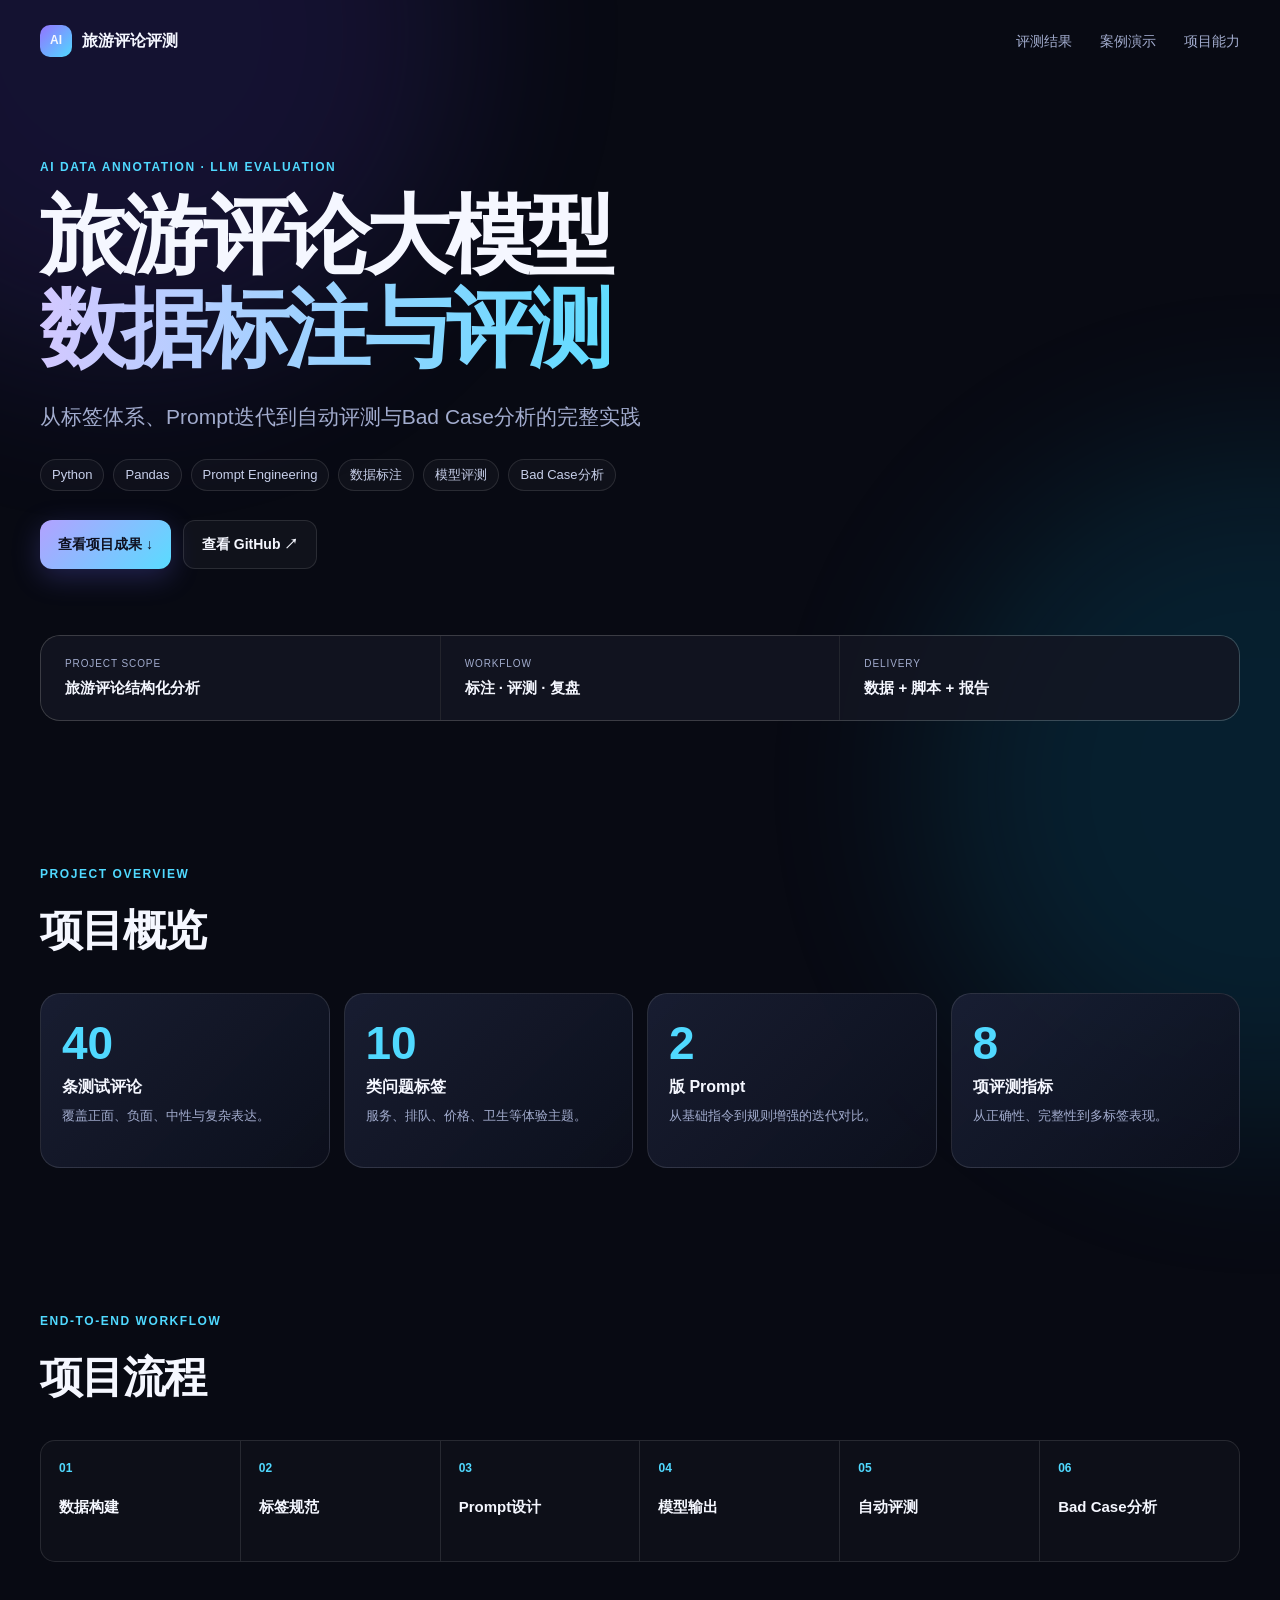
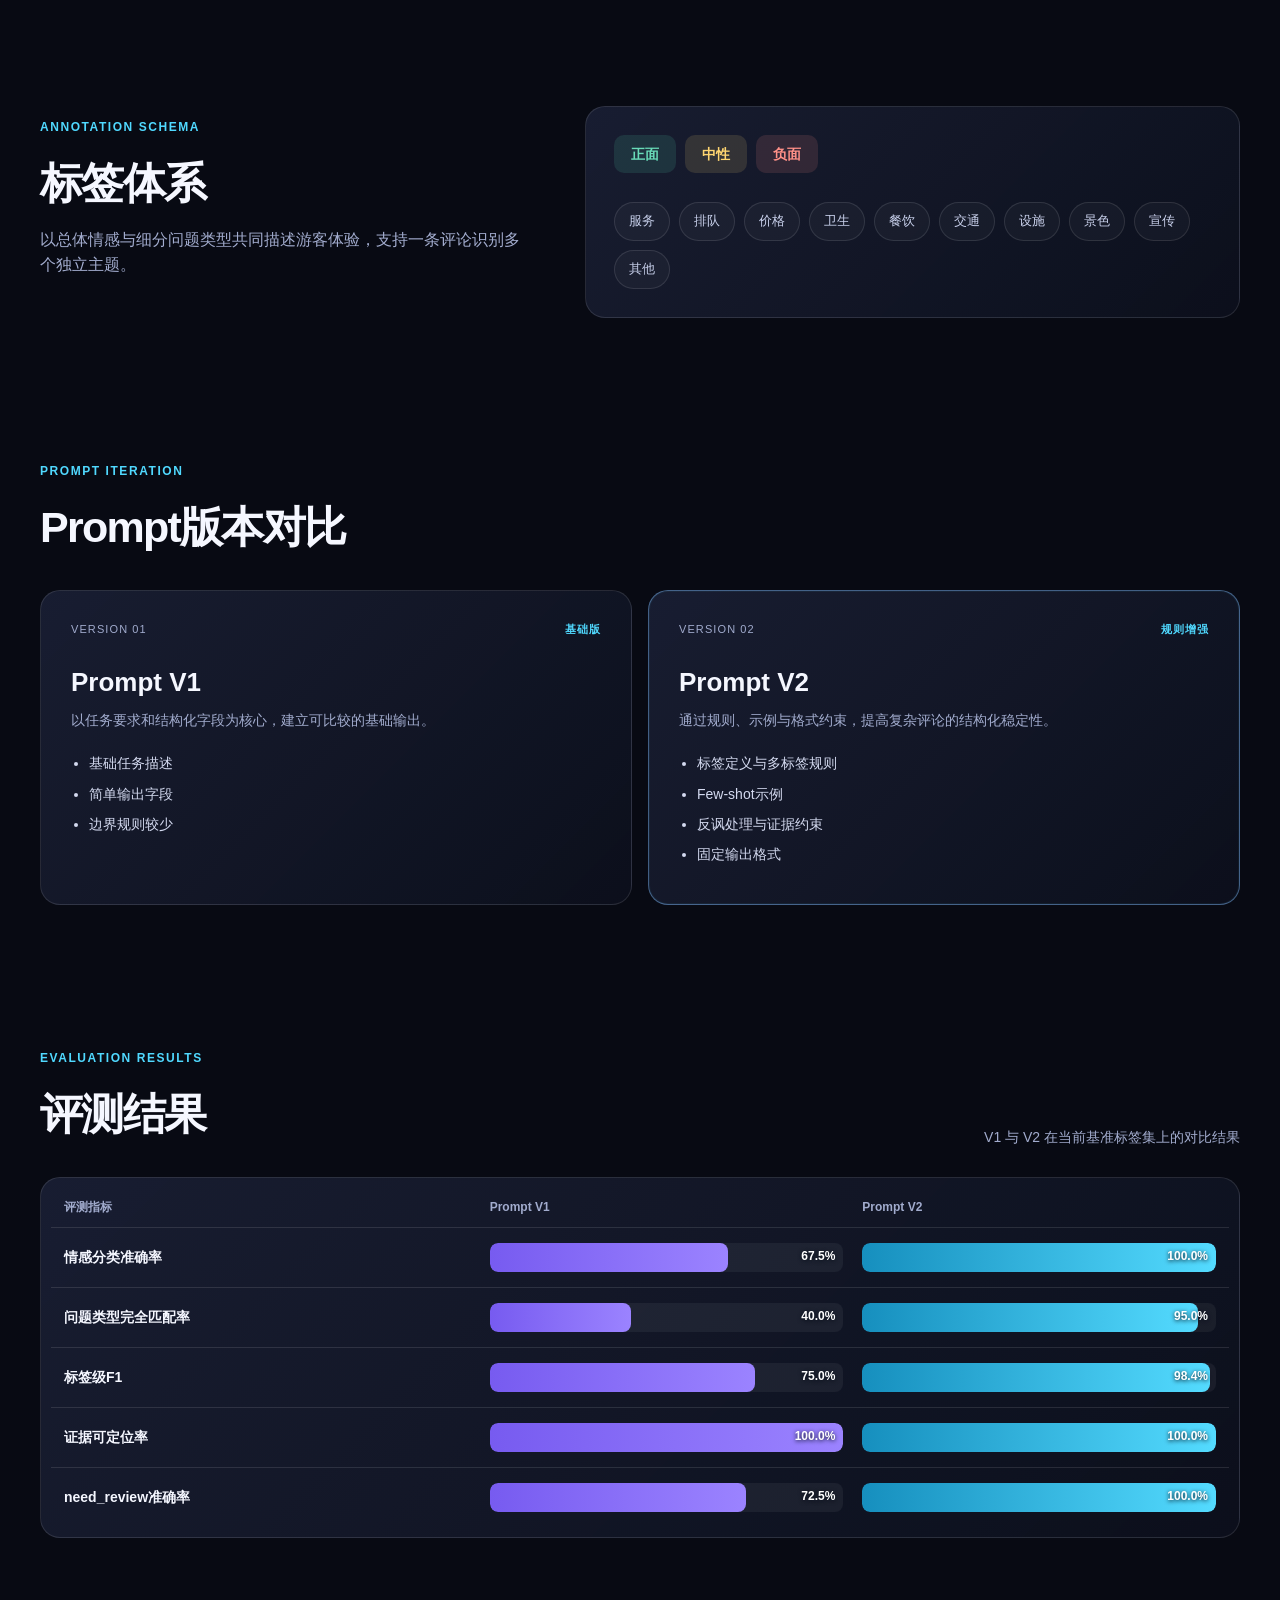
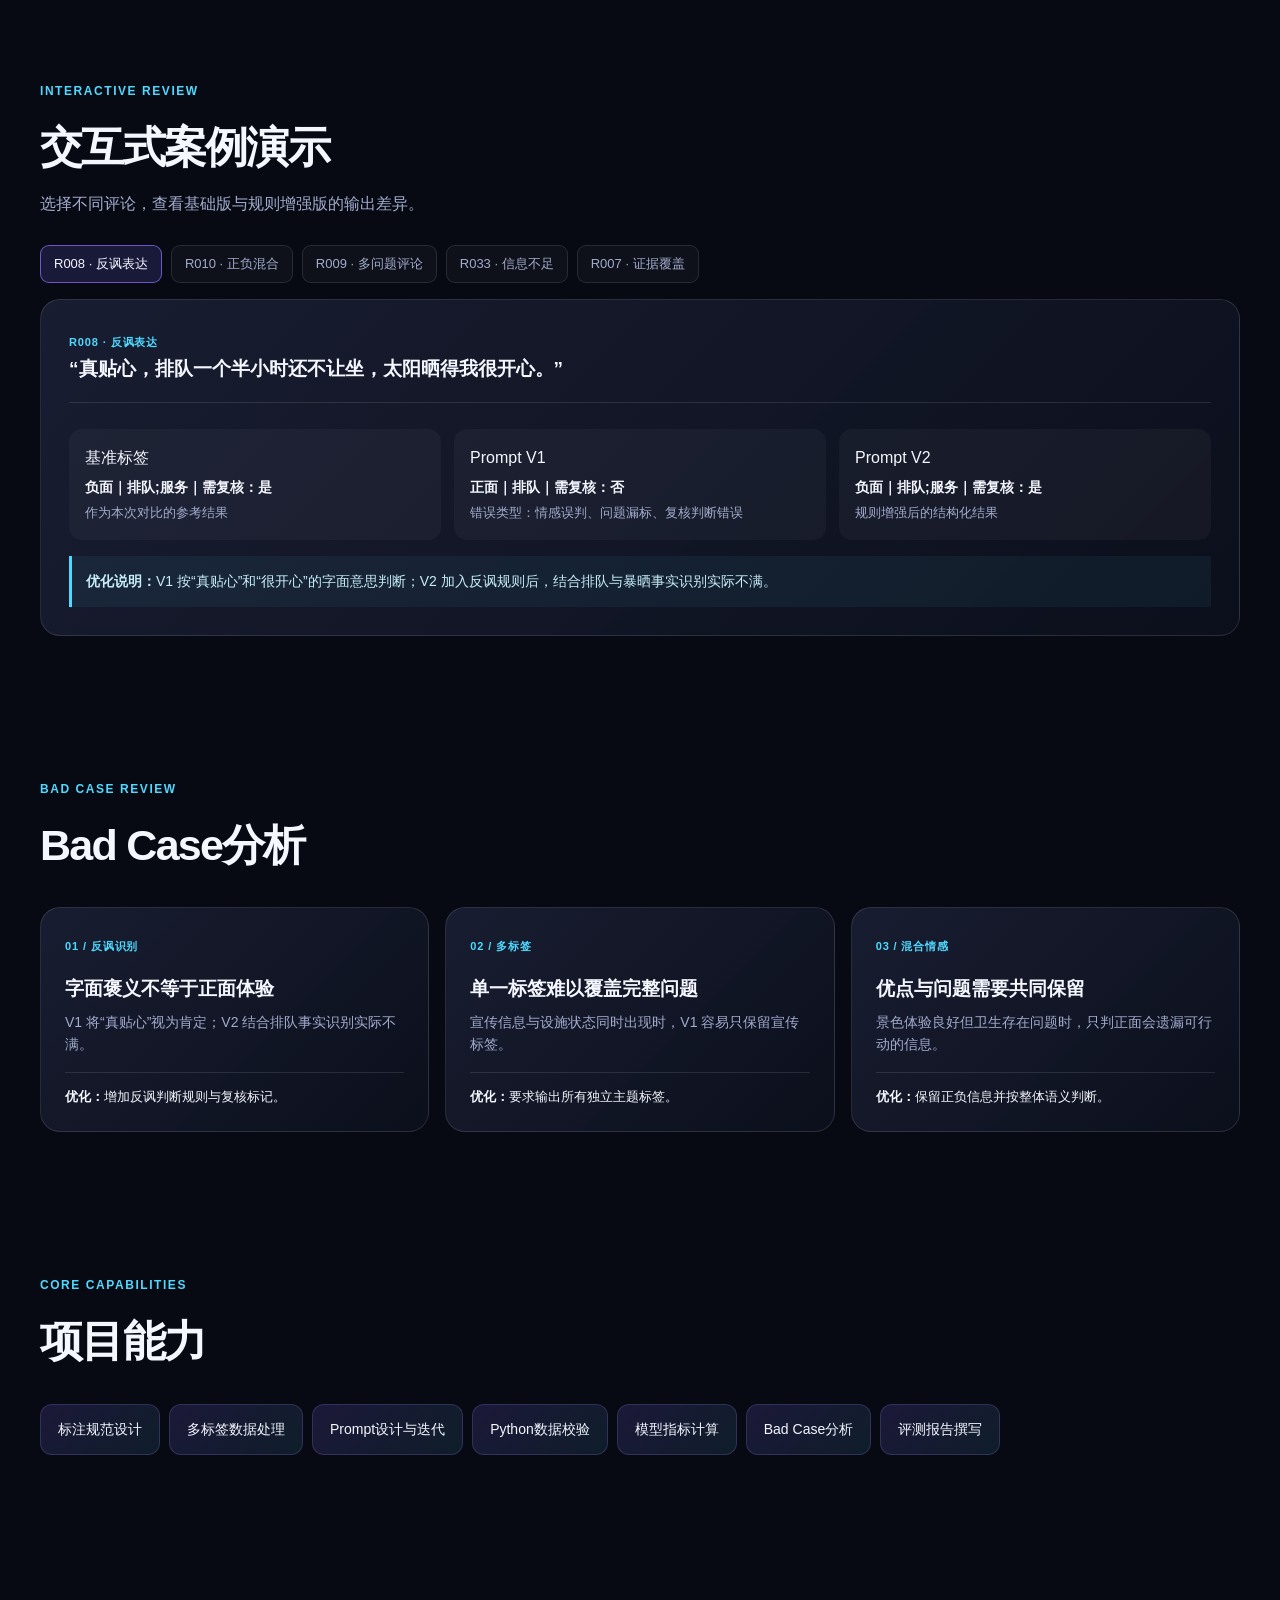
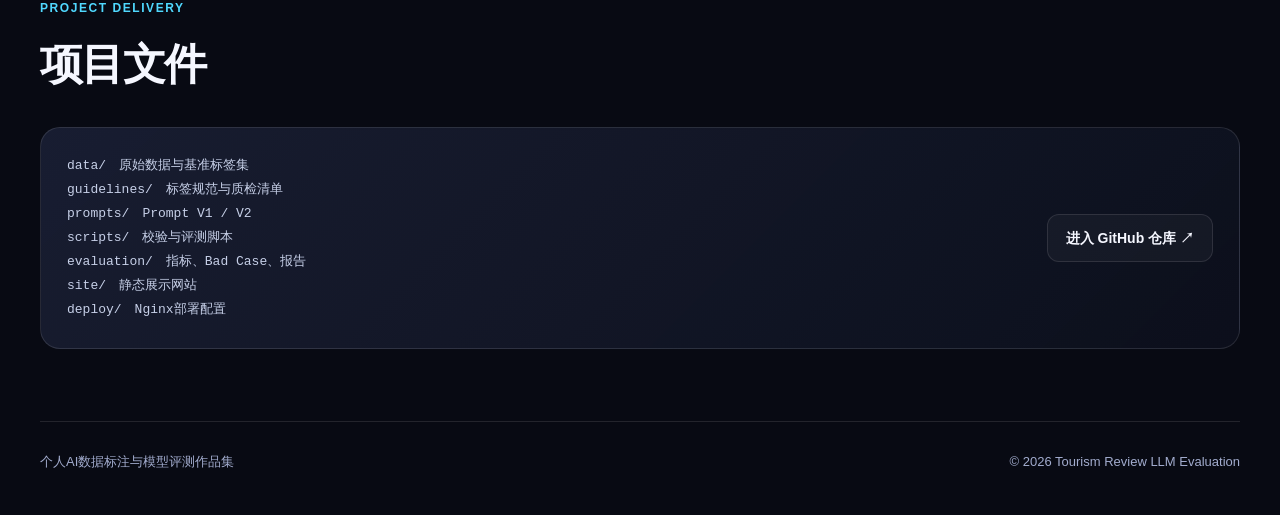
==== site/index.html @ cf5568d3 "feat: add portfolio website and refine project delivery" ====
<!doctype html>
<html lang="zh-CN">
<head>
  <meta charset="utf-8">
  <meta name="viewport" content="width=device-width, initial-scale=1">
  <meta name="description" content="旅游评论大模型数据标注与评测项目展示页">
  <title>旅游评论大模型数据标注与评测</title>
  <link rel="stylesheet" href="css/style.css">
</head>
<body>
  <div class="glow glow-one"></div><div class="glow glow-two"></div>
  <header class="topbar container">
    <a class="brand" href="#top"><span>AI</span>旅游评论评测</a>
    <nav aria-label="页面导航"><a href="#results">评测结果</a><a href="#cases">案例演示</a><a href="#abilities">项目能力</a></nav>
  </header>
  <main id="top">
    <section class="hero container">
      <p class="eyebrow">AI DATA ANNOTATION · LLM EVALUATION</p>
      <h1>旅游评论大模型<br><em>数据标注与评测</em></h1>
      <p class="hero-copy">从标签体系、Prompt迭代到自动评测与Bad Case分析的完整实践</p>
      <div class="chips"><span>Python</span><span>Pandas</span><span>Prompt Engineering</span><span>数据标注</span><span>模型评测</span><span>Bad Case分析</span></div>
      <div class="actions"><a class="button primary" href="#results">查看项目成果 ↓</a><a class="button secondary" href="https://github.com/yshk9364-ux/tourism-review-llm-evaluation" target="_blank" rel="noreferrer">查看 GitHub ↗</a></div>
      <div class="hero-panel"><div><small>PROJECT SCOPE</small><b>旅游评论结构化分析</b></div><div><small>WORKFLOW</small><b>标注 · 评测 · 复盘</b></div><div><small>DELIVERY</small><b>数据 + 脚本 + 报告</b></div></div>
    </section>
    <section class="section container">
      <div class="title"><p class="eyebrow">PROJECT OVERVIEW</p><h2>项目概览</h2></div>
      <div class="stats"><article><b>40</b><strong>条测试评论</strong><p>覆盖正面、负面、中性与复杂表达。</p></article><article><b>10</b><strong>类问题标签</strong><p>服务、排队、价格、卫生等体验主题。</p></article><article><b>2</b><strong>版 Prompt</strong><p>从基础指令到规则增强的迭代对比。</p></article><article><b>8</b><strong>项评测指标</strong><p>从正确性、完整性到多标签表现。</p></article></div>
    </section>
    <section class="section container">
      <div class="title"><p class="eyebrow">END-TO-END WORKFLOW</p><h2>项目流程</h2></div>
      <ol class="flow"><li><b>01</b><span>数据构建</span></li><li><b>02</b><span>标签规范</span></li><li><b>03</b><span>Prompt设计</span></li><li><b>04</b><span>模型输出</span></li><li><b>05</b><span>自动评测</span></li><li><b>06</b><span>Bad Case分析</span></li></ol>
    </section>
    <section class="section container split">
      <div class="title"><p class="eyebrow">ANNOTATION SCHEMA</p><h2>标签体系</h2><p>以总体情感与细分问题类型共同描述游客体验，支持一条评论识别多个独立主题。</p></div>
      <div class="label-board"><div class="sentiments"><span>正面</span><span>中性</span><span>负面</span></div><div class="issues"><span>服务</span><span>排队</span><span>价格</span><span>卫生</span><span>餐饮</span><span>交通</span><span>设施</span><span>景色</span><span>宣传</span><span>其他</span></div></div>
    </section>
    <section class="section container">
      <div class="title"><p class="eyebrow">PROMPT ITERATION</p><h2>Prompt版本对比</h2></div>
      <div class="prompt-grid"><article><div class="version"><span>VERSION 01</span><b>基础版</b></div><h3>Prompt V1</h3><p>以任务要求和结构化字段为核心，建立可比较的基础输出。</p><ul><li>基础任务描述</li><li>简单输出字段</li><li>边界规则较少</li></ul></article><article class="v2"><div class="version"><span>VERSION 02</span><b>规则增强</b></div><h3>Prompt V2</h3><p>通过规则、示例与格式约束，提高复杂评论的结构化稳定性。</p><ul><li>标签定义与多标签规则</li><li>Few-shot示例</li><li>反讽处理与证据约束</li><li>固定输出格式</li></ul></article></div>
    </section>
    <section id="results" class="section container">
      <div class="title result-title"><div><p class="eyebrow">EVALUATION RESULTS</p><h2>评测结果</h2></div><p>V1 与 V2 在当前基准标签集上的对比结果</p></div>
      <div class="metrics"><div class="metric head"><span>评测指标</span><span>Prompt V1</span><span>Prompt V2</span></div><div class="metric"><span>情感分类准确率</span><div class="bar"><i style="--score:67.5%"></i><b>67.5%</b></div><div class="bar v2bar"><i style="--score:100%"></i><b>100.0%</b></div></div><div class="metric"><span>问题类型完全匹配率</span><div class="bar"><i style="--score:40%"></i><b>40.0%</b></div><div class="bar v2bar"><i style="--score:95%"></i><b>95.0%</b></div></div><div class="metric"><span>标签级F1</span><div class="bar"><i style="--score:75%"></i><b>75.0%</b></div><div class="bar v2bar"><i style="--score:98.4%"></i><b>98.4%</b></div></div><div class="metric"><span>证据可定位率</span><div class="bar"><i style="--score:100%"></i><b>100.0%</b></div><div class="bar v2bar"><i style="--score:100%"></i><b>100.0%</b></div></div><div class="metric"><span>need_review准确率</span><div class="bar"><i style="--score:72.5%"></i><b>72.5%</b></div><div class="bar v2bar"><i style="--score:100%"></i><b>100.0%</b></div></div></div>
    </section>
    <section id="cases" class="section container">
      <div class="title"><p class="eyebrow">INTERACTIVE REVIEW</p><h2>交互式案例演示</h2><p>选择不同评论，查看基础版与规则增强版的输出差异。</p></div>
      <div class="case-picker" id="casePicker" aria-label="选择评论案例"></div><article id="caseDetail" class="case-detail" aria-live="polite"></article>
    </section>
    <section class="section container">
      <div class="title"><p class="eyebrow">BAD CASE REVIEW</p><h2>Bad Case分析</h2></div>
      <div class="badcases"><article><span>01 / 反讽识别</span><h3>字面褒义不等于正面体验</h3><p>V1 将“真贴心”视为肯定；V2 结合排队事实识别实际不满。</p><div><b>优化：</b>增加反讽判断规则与复核标记。</div></article><article><span>02 / 多标签</span><h3>单一标签难以覆盖完整问题</h3><p>宣传信息与设施状态同时出现时，V1 容易只保留宣传标签。</p><div><b>优化：</b>要求输出所有独立主题标签。</div></article><article><span>03 / 混合情感</span><h3>优点与问题需要共同保留</h3><p>景色体验良好但卫生存在问题时，只判正面会遗漏可行动的信息。</p><div><b>优化：</b>保留正负信息并按整体语义判断。</div></article></div>
    </section>
    <section id="abilities" class="section container"><div class="title"><p class="eyebrow">CORE CAPABILITIES</p><h2>项目能力</h2></div><div class="abilities"><span>标注规范设计</span><span>多标签数据处理</span><span>Prompt设计与迭代</span><span>Python数据校验</span><span>模型指标计算</span><span>Bad Case分析</span><span>评测报告撰写</span></div></section>
    <section class="section container"><div class="title"><p class="eyebrow">PROJECT DELIVERY</p><h2>项目文件</h2></div><div class="files"><div class="tree">data/　原始数据与基准标签集<br>guidelines/　标签规范与质检清单<br>prompts/　Prompt V1 / V2<br>scripts/　校验与评测脚本<br>evaluation/　指标、Bad Case、报告<br>site/　静态展示网站<br>deploy/　Nginx部署配置</div><a class="button secondary" href="https://github.com/yshk9364-ux/tourism-review-llm-evaluation" target="_blank" rel="noreferrer">进入 GitHub 仓库 ↗</a></div></section>
  </main>
  <footer class="container"><span>个人AI数据标注与模型评测作品集</span><span>© 2026 Tourism Review LLM Evaluation</span></footer>
  <script src="js/app.js"></script>
</body>
</html>
---- site/css/style.css ----
:root{--bg:#080a13;--card:#121729;--text:#f5f7ff;--muted:#a2acce;--line:rgba(255,255,255,.11);--violet:#9473ff;--cyan:#50d9ff;--radius:20px}*{box-sizing:border-box}html{scroll-behavior:smooth}body{margin:0;background:var(--bg);color:var(--text);font-family:-apple-system,BlinkMacSystemFont,"Segoe UI","PingFang SC","Microsoft YaHei",sans-serif;line-height:1.6;overflow-x:hidden}.container{width:min(1200px,calc(100% - 48px));margin:auto}.glow{position:fixed;width:42rem;height:42rem;border-radius:50%;filter:blur(90px);opacity:.14;z-index:-1}.glow-one{background:#6546e8;top:-19rem;left:-13rem}.glow-two{background:#00a6d8;right:-20rem;top:28rem}.topbar{height:82px;display:flex;align-items:center;justify-content:space-between}.brand{color:var(--text);font-weight:750;text-decoration:none;display:flex;align-items:center;gap:10px}.brand span{display:grid;place-items:center;width:32px;height:32px;border-radius:10px;background:linear-gradient(135deg,var(--violet),var(--cyan));font-size:12px}.topbar nav{display:flex;gap:28px}.topbar nav a{color:var(--muted);font-size:14px;text-decoration:none}.topbar nav a:hover{color:var(--text)}.hero{padding:76px 0 72px}.eyebrow{margin:0 0 12px;color:var(--cyan);font-size:12px;font-weight:750;letter-spacing:.13em}.hero h1{margin:0;font-size:clamp(46px,7vw,86px);line-height:1.08;letter-spacing:-.055em}.hero h1 em{font-style:normal;background:linear-gradient(90deg,#d3c8ff,#61dcff);-webkit-background-clip:text;background-clip:text;color:transparent}.hero-copy{max-width:660px;margin:25px 0;color:var(--muted);font-size:clamp(17px,2vw,21px)}.chips,.issues,.sentiments,.abilities{display:flex;gap:9px;flex-wrap:wrap}.chips span,.issues span{border:1px solid var(--line);border-radius:999px;padding:5px 11px;color:#c8d0eb;font-size:13px;background:rgba(255,255,255,.03)}.actions{display:flex;gap:12px;flex-wrap:wrap;margin-top:29px}.button{display:inline-flex;align-items:center;justify-content:center;border-radius:12px;padding:12px 18px;text-decoration:none;font-weight:700;font-size:14px;transition:transform .2s}.button:hover{transform:translateY(-2px)}.primary{color:#0e1020;background:linear-gradient(135deg,#b3a1ff,#59dcff);box-shadow:0 8px 28px rgba(113,109,255,.25)}.secondary{border:1px solid var(--line);color:var(--text);background:rgba(255,255,255,.035)}.hero-panel{display:grid;grid-template-columns:repeat(3,1fr);gap:1px;margin-top:66px;border:1px solid var(--line);border-radius:var(--radius);overflow:hidden;background:var(--line)}.hero-panel div{padding:20px 24px;background:rgba(13,16,28,.8)}.hero-panel small{display:block;color:var(--muted);font-size:10px;letter-spacing:.09em}.hero-panel b{display:block;margin-top:4px;font-size:15px}.section{padding:72px 0}.title{max-width:700px;margin-bottom:28px}.title h2{margin:0;font-size:clamp(29px,4vw,43px);letter-spacing:-.04em}.title>p:not(.eyebrow){color:var(--muted);margin:9px 0 0}.stats{display:grid;grid-template-columns:repeat(4,1fr);gap:14px}.stats article,.prompt-grid article,.metrics,.case-detail,.badcases article,.label-board,.files{border:1px solid var(--line);border-radius:var(--radius);background:linear-gradient(135deg,rgba(27,33,55,.84),rgba(13,16,29,.91))}.stats article{padding:26px 21px;min-height:175px}.stats b{display:block;color:var(--cyan);font-size:46px;line-height:1}.stats strong{display:block;margin-top:8px}.stats p{margin:7px 0 0;color:var(--muted);font-size:13px}.flow{padding:0;display:flex;list-style:none;margin:0}.flow li{flex:1;min-height:122px;padding:18px;border:1px solid var(--line);border-right:0;background:rgba(255,255,255,.025)}.flow li:first-child{border-radius:15px 0 0 15px}.flow li:last-child{border-right:1px solid var(--line);border-radius:0 15px 15px 0}.flow b{display:block;color:var(--cyan);font-size:12px}.flow span{display:block;margin-top:17px;font-weight:700;font-size:15px}.split{display:grid;grid-template-columns:.85fr 1.15fr;align-items:center;gap:60px}.label-board{padding:28px}.sentiments{margin-bottom:29px}.sentiments span{padding:8px 17px;border-radius:10px;font-weight:700;font-size:14px}.sentiments span:nth-child(1){color:#69dbb8;background:rgba(85,218,179,.13)}.sentiments span:nth-child(2){color:#ffd571;background:rgba(255,211,113,.13)}.sentiments span:nth-child(3){color:#ff9188;background:rgba(255,137,128,.13)}.issues span{padding:8px 14px}.prompt-grid,.badcases{display:grid;grid-template-columns:1fr 1fr;gap:16px}.prompt-grid article{padding:30px}.prompt-grid .v2{border-color:rgba(128,190,255,.45);box-shadow:inset 0 0 0 1px rgba(87,210,255,.06)}.version{display:flex;justify-content:space-between;color:var(--muted);font-size:11px;letter-spacing:.1em}.version b{color:var(--cyan);font-size:11px}.prompt-grid h3{margin:24px 0 5px;font-size:26px}.prompt-grid p{margin:0;color:var(--muted);font-size:14px}.prompt-grid ul{padding-left:18px;margin:21px 0 0}.prompt-grid li{margin:8px 0;color:#d4daf0;font-size:14px}.result-title{max-width:none;display:flex;justify-content:space-between;align-items:end;gap:20px}.result-title>p{margin:0!important;text-align:right;font-size:14px}.metrics{overflow:hidden;padding:10px}.metric{display:grid;grid-template-columns:1.15fr 1fr 1fr;gap:19px;align-items:center;padding:15px 13px;border-top:1px solid var(--line);font-size:14px;font-weight:650}.metric.head{border:0;padding:10px 13px;color:var(--muted);font-size:12px}.bar{position:relative;height:29px;background:rgba(255,255,255,.055);border-radius:8px;overflow:hidden}.bar i{position:absolute;inset:0 auto 0 0;width:var(--score);background:linear-gradient(90deg,#775bf0,#9b83ff);border-radius:8px}.bar.v2bar i{background:linear-gradient(90deg,#168fbe,#54dbff)}.bar b{position:absolute;right:8px;top:4px;color:#fff;font-size:12px;text-shadow:0 1px 4px #07101b}.case-picker{display:flex;flex-wrap:wrap;gap:9px;margin-bottom:16px}.case-picker button{border:1px solid var(--line);color:var(--muted);background:rgba(255,255,255,.03);padding:8px 13px;border-radius:9px;cursor:pointer;font:inherit;font-size:13px}.case-picker button:hover,.case-picker button.active{background:rgba(113,102,255,.17);border-color:rgba(148,115,255,.7);color:var(--text)}.case-detail{padding:28px}.case-detail blockquote{margin:0 0 26px;padding:0 0 18px;border-bottom:1px solid var(--line);font-size:19px;font-weight:650}.case-detail small,.badcases span{color:var(--cyan);font-weight:700;letter-spacing:.08em;font-size:11px}.case-results{display:grid;grid-template-columns:repeat(3,1fr);gap:13px}.case-results div{padding:16px;border-radius:13px;background:rgba(255,255,255,.035)}.case-results strong{display:block;margin:5px 0;font-size:14px}.case-results p{margin:0;color:var(--muted);font-size:13px}.note{margin:16px 0 0;padding:14px;border-left:3px solid var(--cyan);background:rgba(80,217,255,.06);color:#c6eefa;font-size:14px}.badcases{grid-template-columns:repeat(3,1fr)}.badcases article{padding:24px}.badcases h3{margin:18px 0 9px;font-size:19px;line-height:1.35}.badcases p{color:var(--muted);font-size:14px;margin:0 0 16px}.badcases div{padding-top:14px;border-top:1px solid var(--line);font-size:13px}.abilities span{padding:13px 17px;border-radius:12px;background:linear-gradient(135deg,rgba(136,103,255,.16),rgba(73,207,255,.1));border:1px solid rgba(153,145,255,.2);font-size:14px}.files{display:flex;align-items:center;justify-content:space-between;gap:30px;padding:26px}.tree{color:#c7d0e8;font:13px/1.85 ui-monospace,SFMono-Regular,Menlo,monospace}footer{display:flex;justify-content:space-between;gap:16px;padding:30px 0 42px;border-top:1px solid var(--line);color:var(--muted);font-size:13px}@media(max-width:820px){.topbar nav{display:none}.hero{padding-top:50px}.hero-panel,.stats,.badcases{grid-template-columns:1fr 1fr}.split{grid-template-columns:1fr;gap:0}.flow{display:grid;grid-template-columns:1fr 1fr}.flow li,.flow li:first-child,.flow li:last-child{border:1px solid var(--line);border-radius:0}.flow li:first-child{border-radius:15px 0 0 0}.flow li:nth-child(2){border-radius:0 15px 0 0}.flow li:nth-last-child(2){border-radius:0 0 0 15px}.flow li:last-child{border-radius:0 0 15px 0}.case-results{grid-template-columns:1fr}.metrics{overflow-x:auto}.metric{min-width:620px}.files{align-items:flex-start;flex-direction:column}}@media(max-width:540px){.container{width:min(100% - 32px,1200px)}.section{padding:50px 0}.hero h1{font-size:48px}.hero-panel,.stats,.prompt-grid,.badcases{grid-template-columns:1fr}.hero-panel{margin-top:45px}.flow{grid-template-columns:1fr}.flow li,.flow li:first-child,.flow li:nth-child(2),.flow li:nth-last-child(2),.flow li:last-child{border-radius:0}.flow li:first-child{border-radius:15px 15px 0 0}.flow li:last-child{border-radius:0 0 15px 15px}.result-title,footer{align-items:flex-start;flex-direction:column}.result-title>p{text-align:left}.title h2{font-size:34px}.files{padding:20px}}
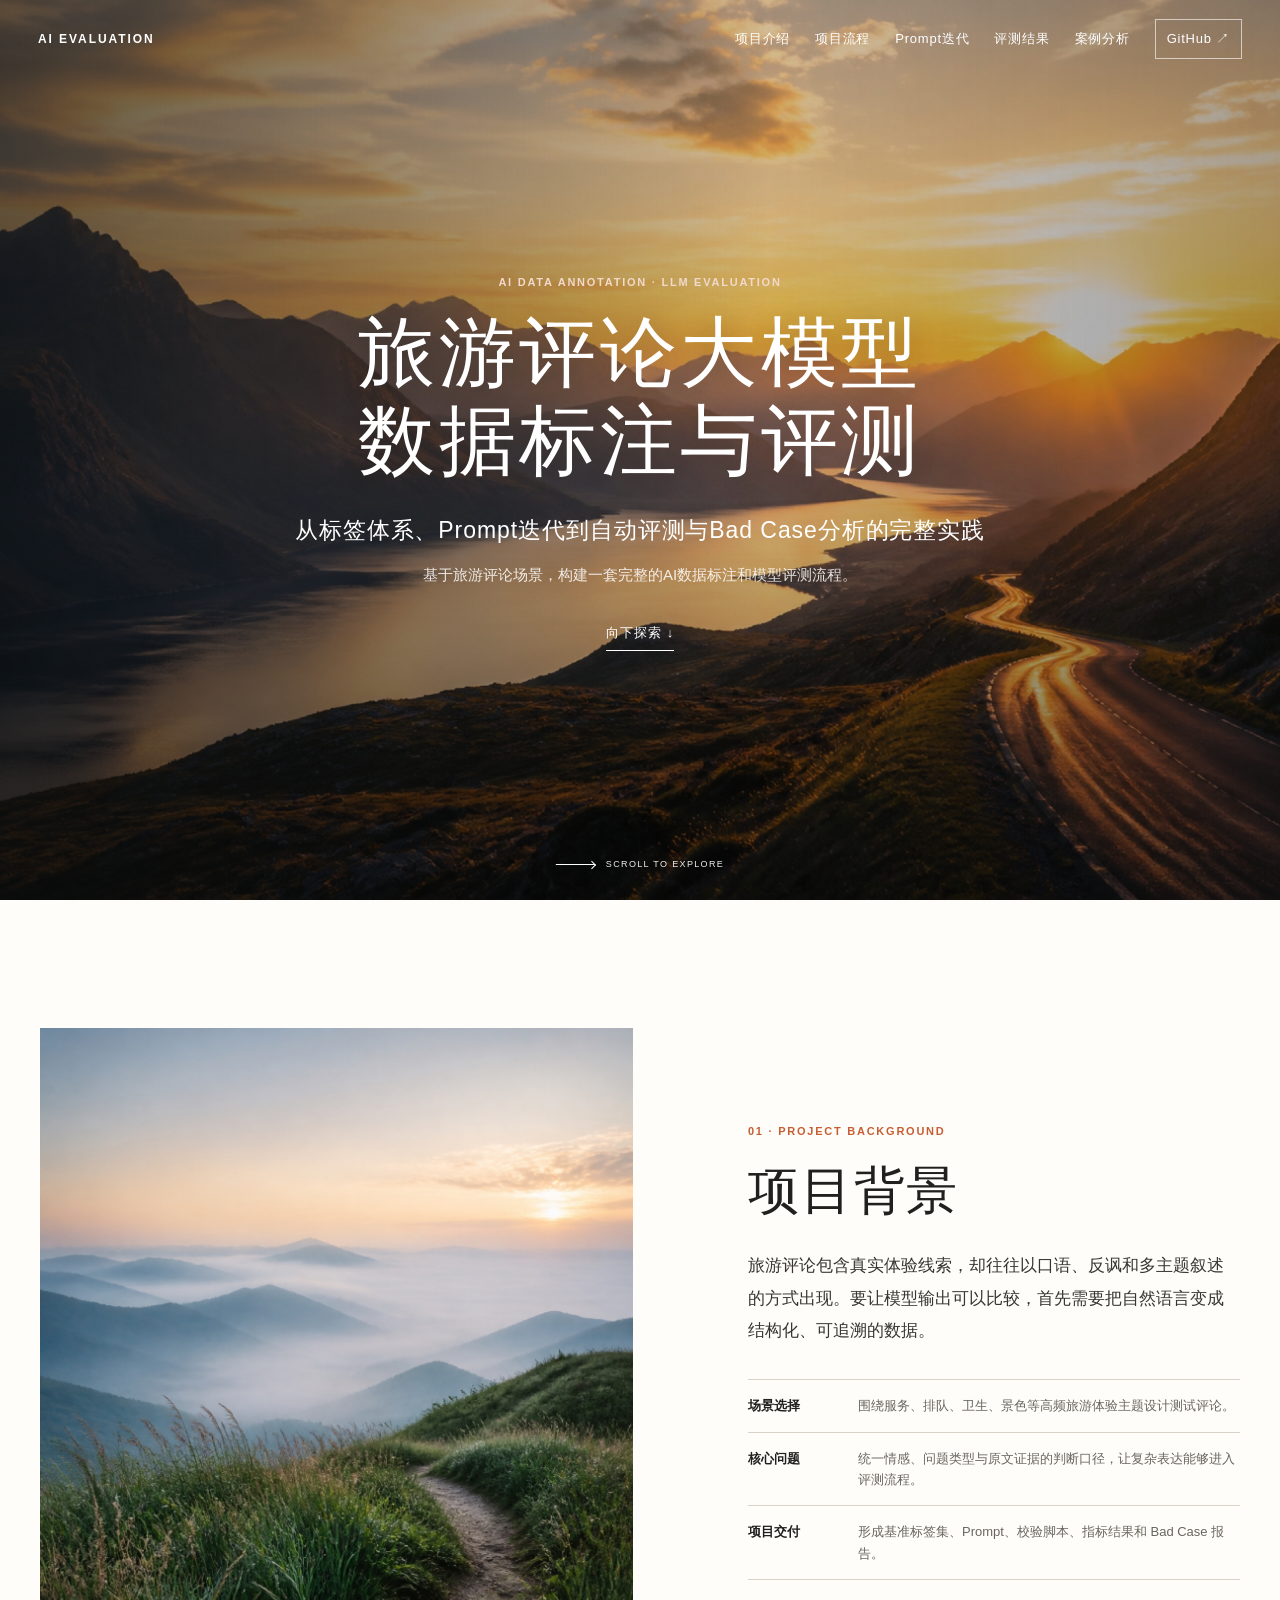
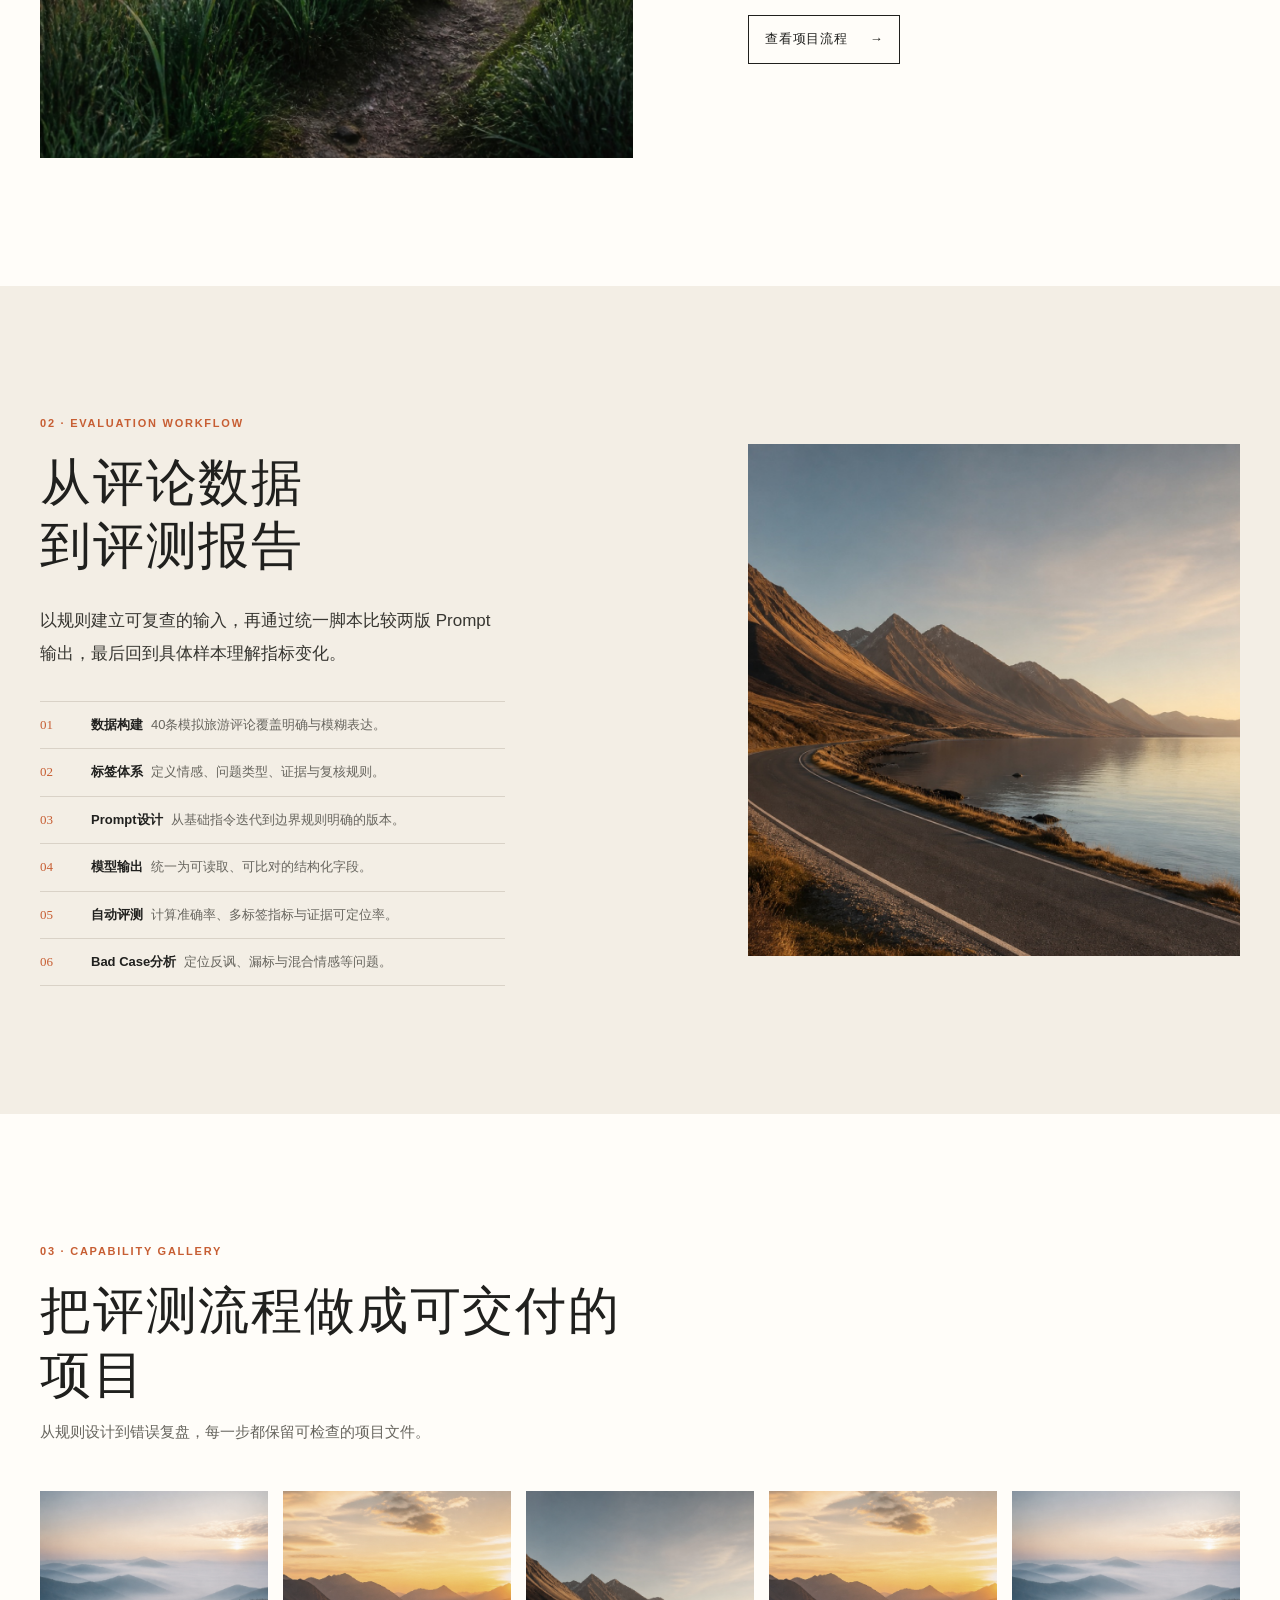
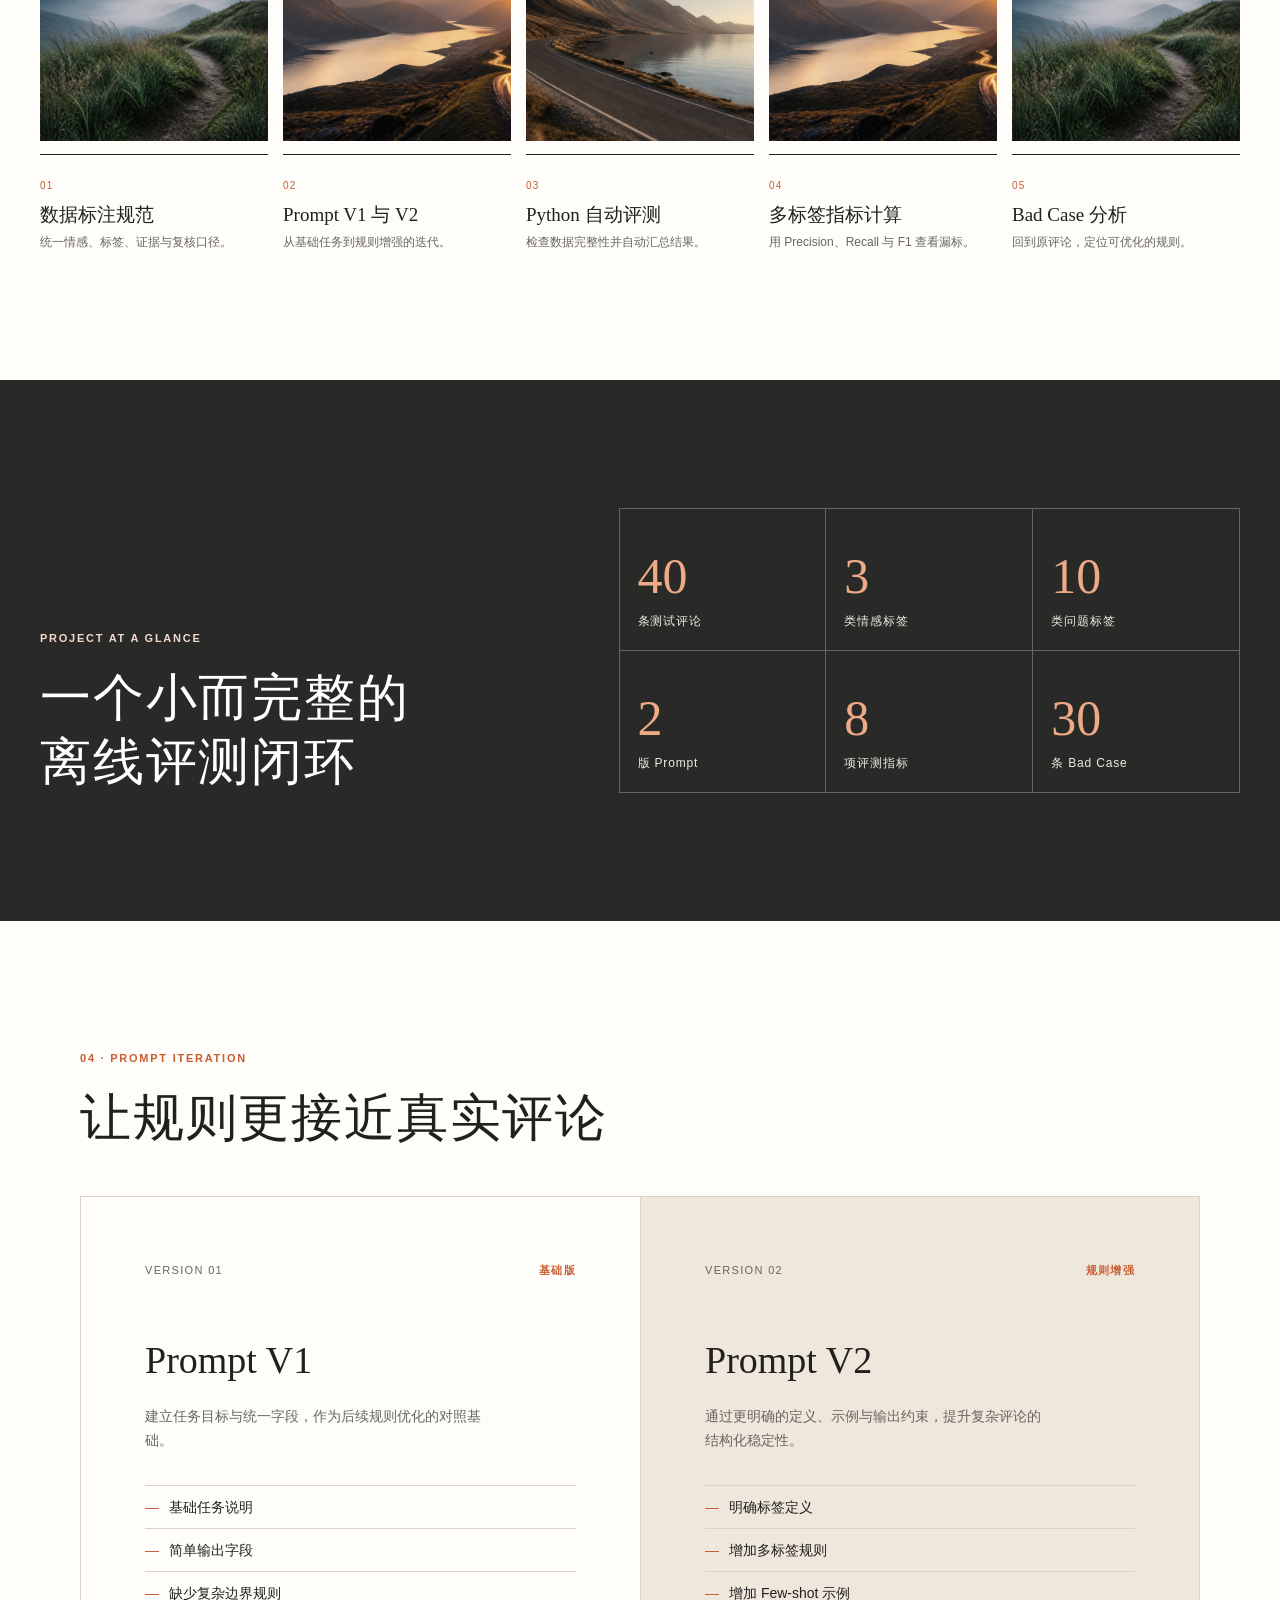
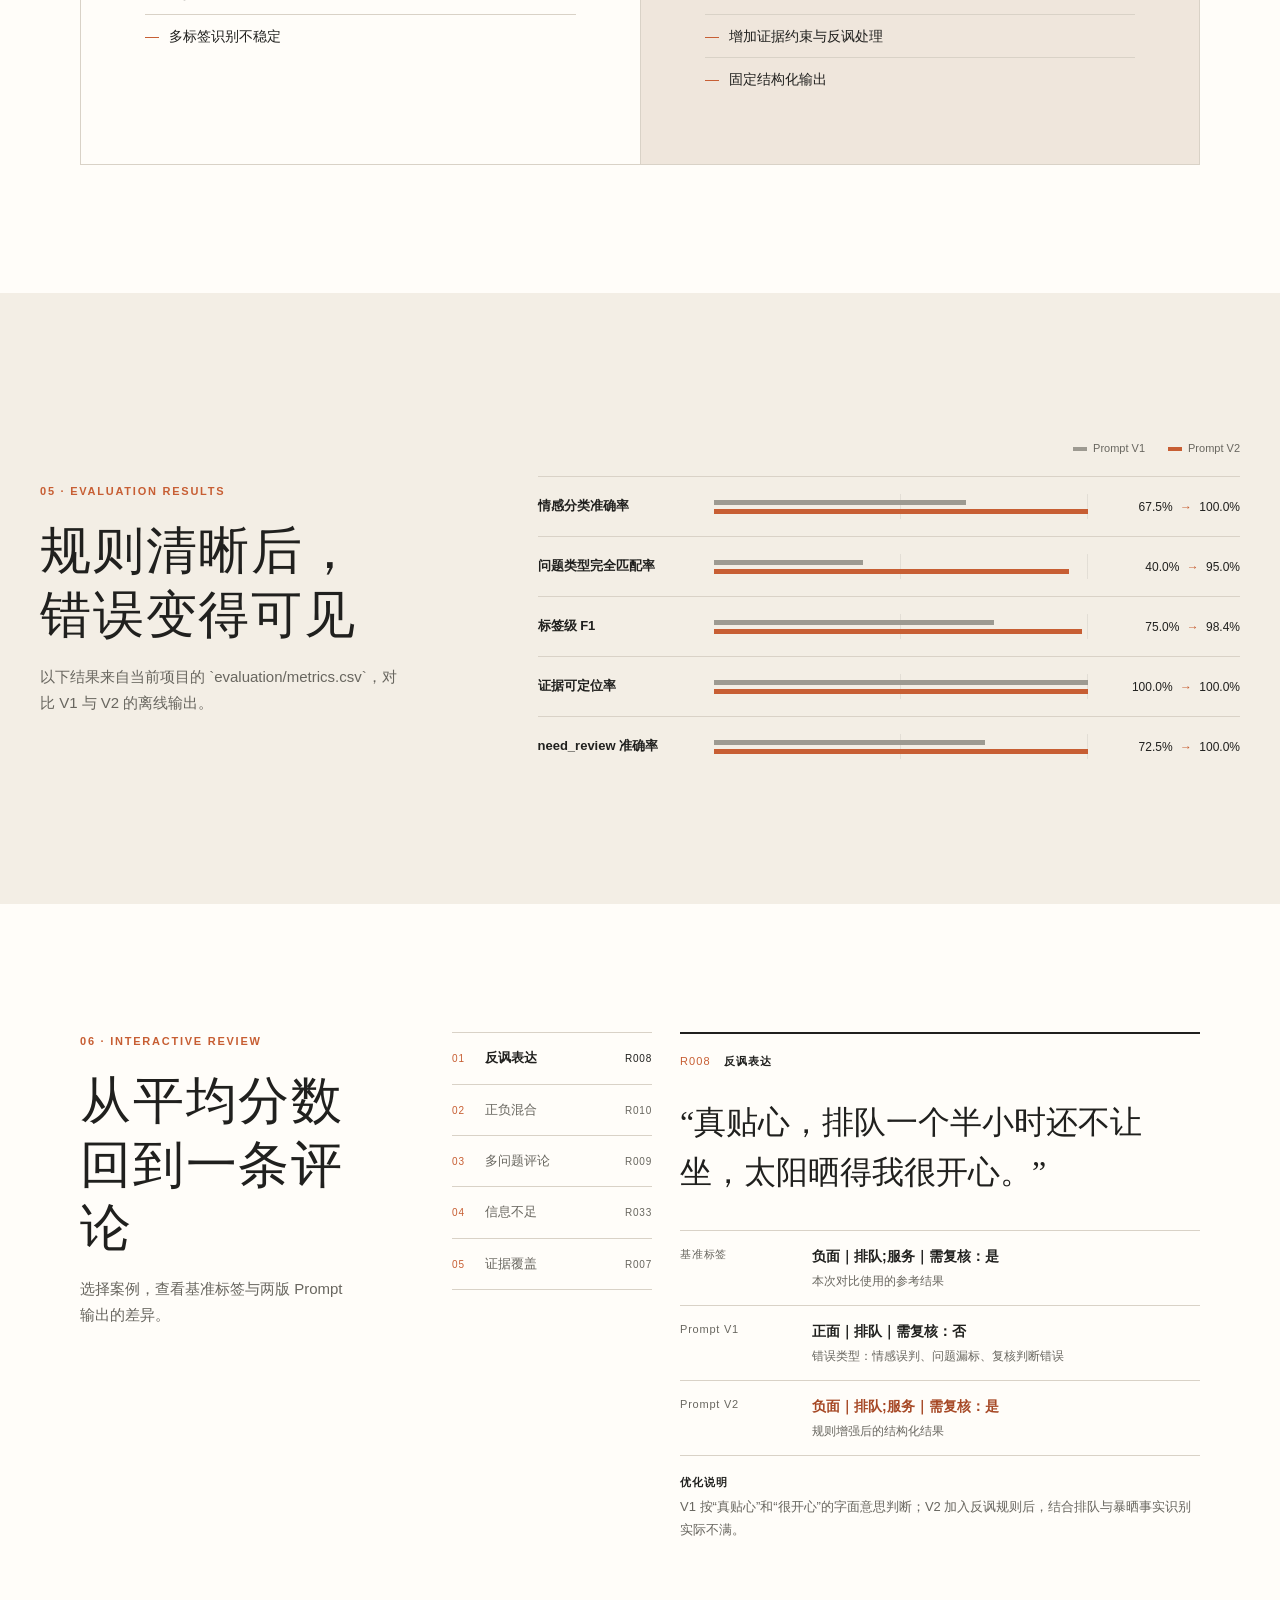
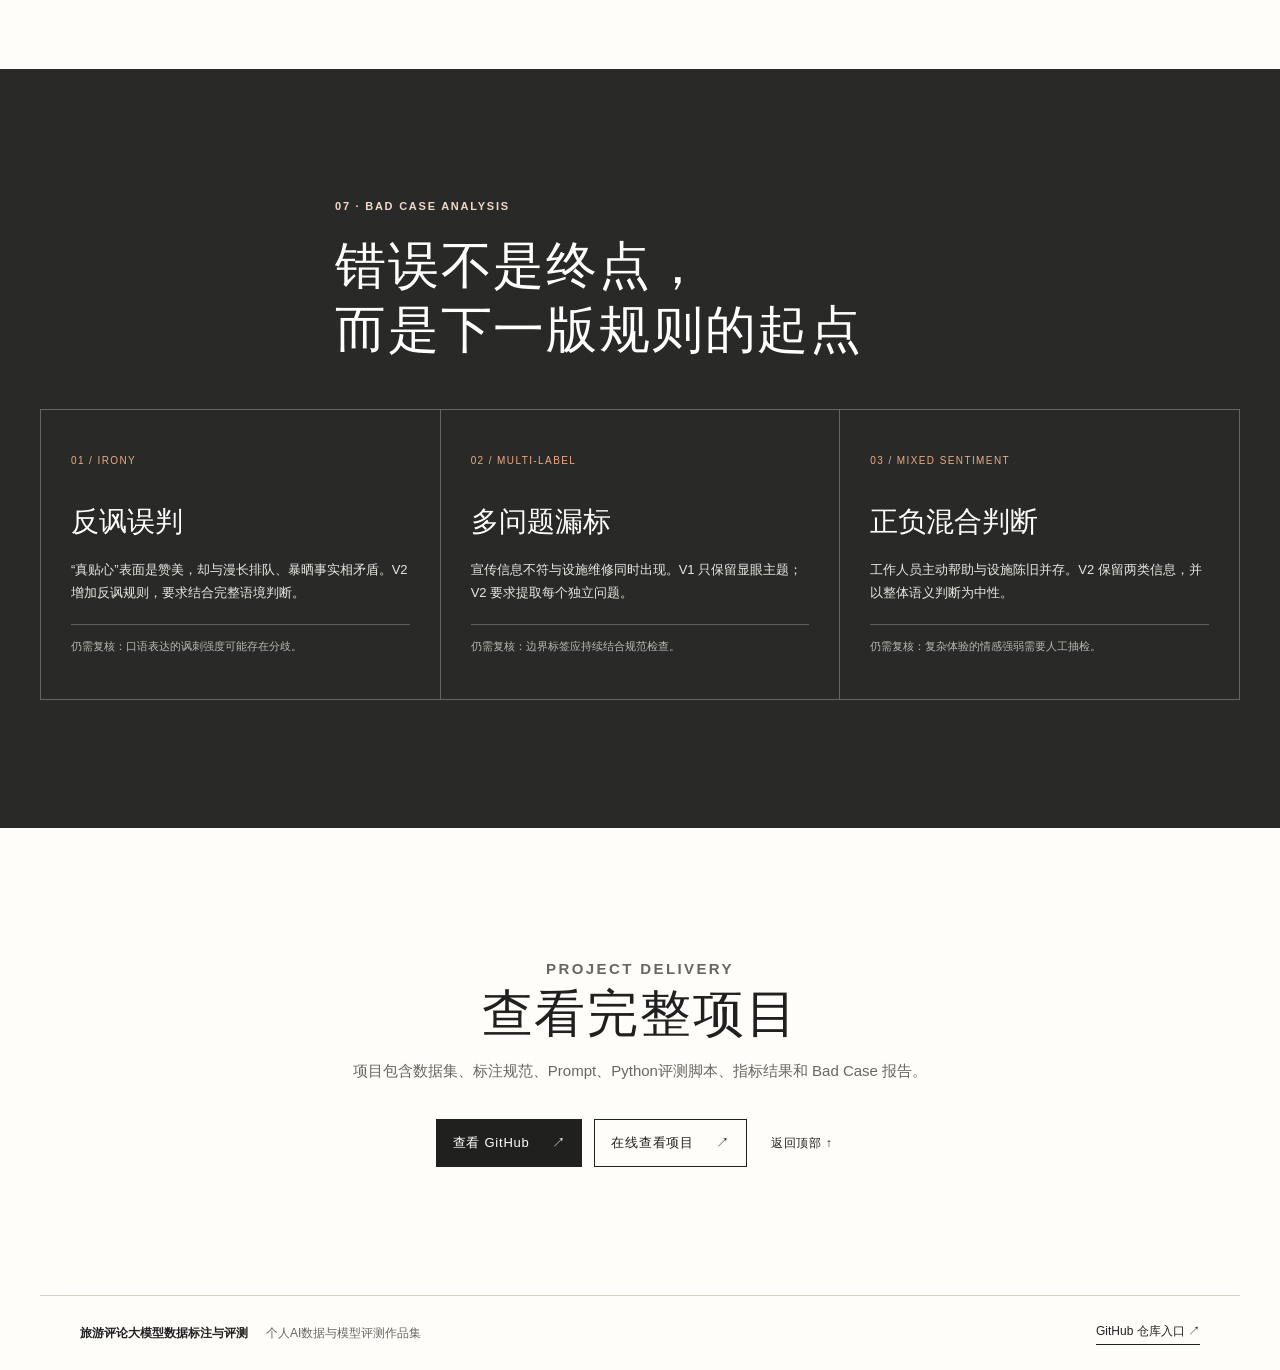
==== commit 5248aaaa: "feat: redesign portfolio with editorial travel layout" ====
--- a/site/index.html
+++ b/site/index.html
@@ -3,57 +3,128 @@
 <head>
   <meta charset="utf-8">
   <meta name="viewport" content="width=device-width, initial-scale=1">
-  <meta name="description" content="旅游评论大模型数据标注与评测项目展示页">
-  <title>旅游评论大模型数据标注与评测</title>
+  <meta name="description" content="旅游评论大模型数据标注与评测：标签体系、Prompt迭代、自动评测与Bad Case分析。">
+  <title>旅游评论大模型数据标注与评测｜AI Evaluation</title>
   <link rel="stylesheet" href="css/style.css">
 </head>
 <body>
-  <div class="glow glow-one"></div><div class="glow glow-two"></div>
-  <header class="topbar container">
-    <a class="brand" href="#top"><span>AI</span>旅游评论评测</a>
-    <nav aria-label="页面导航"><a href="#results">评测结果</a><a href="#cases">案例演示</a><a href="#abilities">项目能力</a></nav>
+  <header class="site-header" id="top">
+    <div class="nav-shell">
+      <a class="wordmark" href="#top" aria-label="返回页面顶部">AI EVALUATION</a>
+      <button class="menu-toggle" type="button" aria-expanded="false" aria-controls="mainNav"><span></span><span></span><span></span><b class="sr-only">打开导航</b></button>
+      <nav class="main-nav" id="mainNav" aria-label="主导航">
+        <a href="#about">项目介绍</a><a href="#workflow">项目流程</a><a href="#prompts">Prompt迭代</a><a href="#results">评测结果</a><a href="#cases">案例分析</a>
+        <a class="nav-github" href="https://github.com/yshk9364-ux/tourism-review-llm-evaluation" target="_blank" rel="noreferrer">GitHub <span aria-hidden="true">↗</span></a>
+      </nav>
+    </div>
   </header>
-  <main id="top">
-    <section class="hero container">
-      <p class="eyebrow">AI DATA ANNOTATION · LLM EVALUATION</p>
-      <h1>旅游评论大模型<br><em>数据标注与评测</em></h1>
-      <p class="hero-copy">从标签体系、Prompt迭代到自动评测与Bad Case分析的完整实践</p>
-      <div class="chips"><span>Python</span><span>Pandas</span><span>Prompt Engineering</span><span>数据标注</span><span>模型评测</span><span>Bad Case分析</span></div>
-      <div class="actions"><a class="button primary" href="#results">查看项目成果 ↓</a><a class="button secondary" href="https://github.com/yshk9364-ux/tourism-review-llm-evaluation" target="_blank" rel="noreferrer">查看 GitHub ↗</a></div>
-      <div class="hero-panel"><div><small>PROJECT SCOPE</small><b>旅游评论结构化分析</b></div><div><small>WORKFLOW</small><b>标注 · 评测 · 复盘</b></div><div><small>DELIVERY</small><b>数据 + 脚本 + 报告</b></div></div>
+
+  <main>
+    <section class="hero" aria-labelledby="heroTitle">
+      <img class="hero-image" src="assets/images/hero-mountain-sunset.jpg" alt="日落下的山谷、湖泊与蜿蜒公路">
+      <div class="hero-overlay"></div>
+      <div class="hero-content">
+        <p class="kicker light">AI DATA ANNOTATION · LLM EVALUATION</p>
+        <h1 id="heroTitle">旅游评论大模型<br>数据标注与评测</h1>
+        <p class="hero-subtitle">从标签体系、Prompt迭代到自动评测与Bad Case分析的完整实践</p>
+        <p class="hero-intro">基于旅游评论场景，构建一套完整的AI数据标注和模型评测流程。</p>
+        <a class="text-link light-link" href="#about">向下探索 <span aria-hidden="true">↓</span></a>
+      </div>
+      <a class="scroll-cue" href="#about" aria-label="向下查看项目介绍"><span></span><em>SCROLL TO EXPLORE</em></a>
     </section>
-    <section class="section container">
-      <div class="title"><p class="eyebrow">PROJECT OVERVIEW</p><h2>项目概览</h2></div>
-      <div class="stats"><article><b>40</b><strong>条测试评论</strong><p>覆盖正面、负面、中性与复杂表达。</p></article><article><b>10</b><strong>类问题标签</strong><p>服务、排队、价格、卫生等体验主题。</p></article><article><b>2</b><strong>版 Prompt</strong><p>从基础指令到规则增强的迭代对比。</p></article><article><b>8</b><strong>项评测指标</strong><p>从正确性、完整性到多标签表现。</p></article></div>
+
+    <section class="editorial section" id="about" aria-labelledby="aboutTitle">
+      <div class="editorial-image portrait reveal"><img src="assets/images/misty-valley-path.jpg" alt="薄雾中的山谷与通向远方的小径" loading="lazy"></div>
+      <div class="editorial-copy reveal">
+        <p class="kicker">01 · PROJECT BACKGROUND</p>
+        <h2 id="aboutTitle">项目背景</h2>
+        <p class="lead">旅游评论包含真实体验线索，却往往以口语、反讽和多主题叙述的方式出现。要让模型输出可以比较，首先需要把自然语言变成结构化、可追溯的数据。</p>
+        <div class="copy-list">
+          <p><b>场景选择</b><span>围绕服务、排队、卫生、景色等高频旅游体验主题设计测试评论。</span></p>
+          <p><b>核心问题</b><span>统一情感、问题类型与原文证据的判断口径，让复杂表达能够进入评测流程。</span></p>
+          <p><b>项目交付</b><span>形成基准标签集、Prompt、校验脚本、指标结果和 Bad Case 报告。</span></p>
+        </div>
+        <a class="outline-button" href="#workflow">查看项目流程 <span aria-hidden="true">→</span></a>
+      </div>
     </section>
-    <section class="section container">
-      <div class="title"><p class="eyebrow">END-TO-END WORKFLOW</p><h2>项目流程</h2></div>
-      <ol class="flow"><li><b>01</b><span>数据构建</span></li><li><b>02</b><span>标签规范</span></li><li><b>03</b><span>Prompt设计</span></li><li><b>04</b><span>模型输出</span></li><li><b>05</b><span>自动评测</span></li><li><b>06</b><span>Bad Case分析</span></li></ol>
+
+    <section class="editorial section section-sand" id="workflow" aria-labelledby="workflowTitle">
+      <div class="editorial-copy reveal">
+        <p class="kicker">02 · EVALUATION WORKFLOW</p>
+        <h2 id="workflowTitle">从评论数据<br>到评测报告</h2>
+        <p class="lead">以规则建立可复查的输入，再通过统一脚本比较两版 Prompt 输出，最后回到具体样本理解指标变化。</p>
+        <ol class="workflow-list">
+          <li><b>01</b><span><strong>数据构建</strong>40条模拟旅游评论覆盖明确与模糊表达。</span></li>
+          <li><b>02</b><span><strong>标签体系</strong>定义情感、问题类型、证据与复核规则。</span></li>
+          <li><b>03</b><span><strong>Prompt设计</strong>从基础指令迭代到边界规则明确的版本。</span></li>
+          <li><b>04</b><span><strong>模型输出</strong>统一为可读取、可比对的结构化字段。</span></li>
+          <li><b>05</b><span><strong>自动评测</strong>计算准确率、多标签指标与证据可定位率。</span></li>
+          <li><b>06</b><span><strong>Bad Case分析</strong>定位反讽、漏标与混合情感等问题。</span></li>
+        </ol>
+      </div>
+      <div class="editorial-image landscape reveal"><img src="assets/images/lakeside-road.jpg" alt="傍晚湖畔的山路与远处山脉" loading="lazy"></div>
     </section>
-    <section class="section container split">
-      <div class="title"><p class="eyebrow">ANNOTATION SCHEMA</p><h2>标签体系</h2><p>以总体情感与细分问题类型共同描述游客体验，支持一条评论识别多个独立主题。</p></div>
-      <div class="label-board"><div class="sentiments"><span>正面</span><span>中性</span><span>负面</span></div><div class="issues"><span>服务</span><span>排队</span><span>价格</span><span>卫生</span><span>餐饮</span><span>交通</span><span>设施</span><span>景色</span><span>宣传</span><span>其他</span></div></div>
+
+    <section class="gallery-section section" aria-labelledby="galleryTitle">
+      <div class="section-heading reveal"><p class="kicker">03 · CAPABILITY GALLERY</p><h2 id="galleryTitle">把评测流程做成可交付的项目</h2><p>从规则设计到错误复盘，每一步都保留可检查的项目文件。</p></div>
+      <div class="capability-gallery">
+        <article class="gallery-card reveal"><img src="assets/images/misty-valley-path.jpg" alt="山谷小径视觉卡片" loading="lazy"><div><span>01</span><h3>数据标注规范</h3><p>统一情感、标签、证据与复核口径。</p></div></article>
+        <article class="gallery-card reveal"><img src="assets/images/hero-mountain-sunset.jpg" alt="日落山谷视觉卡片" loading="lazy"><div><span>02</span><h3>Prompt V1 与 V2</h3><p>从基础任务到规则增强的迭代。</p></div></article>
+        <article class="gallery-card reveal"><img src="assets/images/lakeside-road.jpg" alt="湖畔公路视觉卡片" loading="lazy"><div><span>03</span><h3>Python 自动评测</h3><p>检查数据完整性并自动汇总结果。</p></div></article>
+        <article class="gallery-card reveal"><img src="assets/images/hero-mountain-sunset.jpg" alt="山谷湖泊视觉卡片" loading="lazy"><div><span>04</span><h3>多标签指标计算</h3><p>用 Precision、Recall 与 F1 查看漏标。</p></div></article>
+        <article class="gallery-card reveal"><img src="assets/images/misty-valley-path.jpg" alt="雾中山谷视觉卡片" loading="lazy"><div><span>05</span><h3>Bad Case 分析</h3><p>回到原评论，定位可优化的规则。</p></div></article>
+      </div>
     </section>
-    <section class="section container">
-      <div class="title"><p class="eyebrow">PROMPT ITERATION</p><h2>Prompt版本对比</h2></div>
-      <div class="prompt-grid"><article><div class="version"><span>VERSION 01</span><b>基础版</b></div><h3>Prompt V1</h3><p>以任务要求和结构化字段为核心，建立可比较的基础输出。</p><ul><li>基础任务描述</li><li>简单输出字段</li><li>边界规则较少</li></ul></article><article class="v2"><div class="version"><span>VERSION 02</span><b>规则增强</b></div><h3>Prompt V2</h3><p>通过规则、示例与格式约束，提高复杂评论的结构化稳定性。</p><ul><li>标签定义与多标签规则</li><li>Few-shot示例</li><li>反讽处理与证据约束</li><li>固定输出格式</li></ul></article></div>
+
+    <section class="numbers section section-charcoal" aria-labelledby="numbersTitle">
+      <div class="numbers-inner reveal"><div><p class="kicker light">PROJECT AT A GLANCE</p><h2 id="numbersTitle">一个小而完整的<br>离线评测闭环</h2></div>
+        <div class="number-grid"><div><b>40</b><span>条测试评论</span></div><div><b>3</b><span>类情感标签</span></div><div><b>10</b><span>类问题标签</span></div><div><b>2</b><span>版 Prompt</span></div><div><b>8</b><span>项评测指标</span></div><div><b>30</b><span>条 Bad Case</span></div></div>
+      </div>
     </section>
-    <section id="results" class="section container">
-      <div class="title result-title"><div><p class="eyebrow">EVALUATION RESULTS</p><h2>评测结果</h2></div><p>V1 与 V2 在当前基准标签集上的对比结果</p></div>
-      <div class="metrics"><div class="metric head"><span>评测指标</span><span>Prompt V1</span><span>Prompt V2</span></div><div class="metric"><span>情感分类准确率</span><div class="bar"><i style="--score:67.5%"></i><b>67.5%</b></div><div class="bar v2bar"><i style="--score:100%"></i><b>100.0%</b></div></div><div class="metric"><span>问题类型完全匹配率</span><div class="bar"><i style="--score:40%"></i><b>40.0%</b></div><div class="bar v2bar"><i style="--score:95%"></i><b>95.0%</b></div></div><div class="metric"><span>标签级F1</span><div class="bar"><i style="--score:75%"></i><b>75.0%</b></div><div class="bar v2bar"><i style="--score:98.4%"></i><b>98.4%</b></div></div><div class="metric"><span>证据可定位率</span><div class="bar"><i style="--score:100%"></i><b>100.0%</b></div><div class="bar v2bar"><i style="--score:100%"></i><b>100.0%</b></div></div><div class="metric"><span>need_review准确率</span><div class="bar"><i style="--score:72.5%"></i><b>72.5%</b></div><div class="bar v2bar"><i style="--score:100%"></i><b>100.0%</b></div></div></div>
+
+    <section class="prompt-section section" id="prompts" aria-labelledby="promptsTitle">
+      <div class="section-heading reveal"><p class="kicker">04 · PROMPT ITERATION</p><h2 id="promptsTitle">让规则更接近真实评论</h2></div>
+      <div class="prompt-columns">
+        <article class="prompt-card reveal"><div class="prompt-topline"><span>VERSION 01</span><b>基础版</b></div><h3>Prompt V1</h3><p>建立任务目标与统一字段，作为后续规则优化的对照基础。</p><ul><li>基础任务说明</li><li>简单输出字段</li><li>缺少复杂边界规则</li><li>多标签识别不稳定</li></ul></article>
+        <article class="prompt-card prompt-v2 reveal"><div class="prompt-topline"><span>VERSION 02</span><b>规则增强</b></div><h3>Prompt V2</h3><p>通过更明确的定义、示例与输出约束，提升复杂评论的结构化稳定性。</p><ul><li>明确标签定义</li><li>增加多标签规则</li><li>增加 Few-shot 示例</li><li>增加证据约束与反讽处理</li><li>固定结构化输出</li></ul></article>
+      </div>
     </section>
-    <section id="cases" class="section container">
-      <div class="title"><p class="eyebrow">INTERACTIVE REVIEW</p><h2>交互式案例演示</h2><p>选择不同评论，查看基础版与规则增强版的输出差异。</p></div>
-      <div class="case-picker" id="casePicker" aria-label="选择评论案例"></div><article id="caseDetail" class="case-detail" aria-live="polite"></article>
+
+    <section class="results section section-sand" id="results" aria-labelledby="resultsTitle">
+      <div class="results-heading reveal"><p class="kicker">05 · EVALUATION RESULTS</p><h2 id="resultsTitle">规则清晰后，<br>错误变得可见</h2><p>以下结果来自当前项目的 `evaluation/metrics.csv`，对比 V1 与 V2 的离线输出。</p></div>
+      <div class="result-chart reveal" role="table" aria-label="Prompt V1与V2评测结果对比">
+        <div class="result-legend"><span><i class="legend-v1"></i>Prompt V1</span><span><i class="legend-v2"></i>Prompt V2</span></div>
+        <div class="result-row" role="row"><b>情感分类准确率</b><div class="track"><i class="v1" style="--value:67.5%"></i><i class="v2" style="--value:100%"></i></div><span>67.5% <em>→</em> 100.0%</span></div>
+        <div class="result-row" role="row"><b>问题类型完全匹配率</b><div class="track"><i class="v1" style="--value:40%"></i><i class="v2" style="--value:95%"></i></div><span>40.0% <em>→</em> 95.0%</span></div>
+        <div class="result-row" role="row"><b>标签级 F1</b><div class="track"><i class="v1" style="--value:75%"></i><i class="v2" style="--value:98.4%"></i></div><span>75.0% <em>→</em> 98.4%</span></div>
+        <div class="result-row" role="row"><b>证据可定位率</b><div class="track"><i class="v1" style="--value:100%"></i><i class="v2" style="--value:100%"></i></div><span>100.0% <em>→</em> 100.0%</span></div>
+        <div class="result-row" role="row"><b>need_review 准确率</b><div class="track"><i class="v1" style="--value:72.5%"></i><i class="v2" style="--value:100%"></i></div><span>72.5% <em>→</em> 100.0%</span></div>
+      </div>
     </section>
-    <section class="section container">
-      <div class="title"><p class="eyebrow">BAD CASE REVIEW</p><h2>Bad Case分析</h2></div>
-      <div class="badcases"><article><span>01 / 反讽识别</span><h3>字面褒义不等于正面体验</h3><p>V1 将“真贴心”视为肯定；V2 结合排队事实识别实际不满。</p><div><b>优化：</b>增加反讽判断规则与复核标记。</div></article><article><span>02 / 多标签</span><h3>单一标签难以覆盖完整问题</h3><p>宣传信息与设施状态同时出现时，V1 容易只保留宣传标签。</p><div><b>优化：</b>要求输出所有独立主题标签。</div></article><article><span>03 / 混合情感</span><h3>优点与问题需要共同保留</h3><p>景色体验良好但卫生存在问题时，只判正面会遗漏可行动的信息。</p><div><b>优化：</b>保留正负信息并按整体语义判断。</div></article></div>
+
+    <section class="case-section section" id="cases" aria-labelledby="casesTitle">
+      <div class="case-heading reveal"><p class="kicker">06 · INTERACTIVE REVIEW</p><h2 id="casesTitle">从平均分数<br>回到一条评论</h2><p>选择案例，查看基准标签与两版 Prompt 输出的差异。</p></div>
+      <div class="case-layout reveal">
+        <div class="case-picker" id="casePicker" aria-label="选择评论案例"></div>
+        <article id="caseDetail" class="case-detail" aria-live="polite"></article>
+      </div>
     </section>
-    <section id="abilities" class="section container"><div class="title"><p class="eyebrow">CORE CAPABILITIES</p><h2>项目能力</h2></div><div class="abilities"><span>标注规范设计</span><span>多标签数据处理</span><span>Prompt设计与迭代</span><span>Python数据校验</span><span>模型指标计算</span><span>Bad Case分析</span><span>评测报告撰写</span></div></section>
-    <section class="section container"><div class="title"><p class="eyebrow">PROJECT DELIVERY</p><h2>项目文件</h2></div><div class="files"><div class="tree">data/　原始数据与基准标签集<br>guidelines/　标签规范与质检清单<br>prompts/　Prompt V1 / V2<br>scripts/　校验与评测脚本<br>evaluation/　指标、Bad Case、报告<br>site/　静态展示网站<br>deploy/　Nginx部署配置</div><a class="button secondary" href="https://github.com/yshk9364-ux/tourism-review-llm-evaluation" target="_blank" rel="noreferrer">进入 GitHub 仓库 ↗</a></div></section>
+
+    <section class="badcase-section section section-charcoal" aria-labelledby="badcasesTitle">
+      <div class="section-heading light-heading reveal"><p class="kicker light">07 · BAD CASE ANALYSIS</p><h2 id="badcasesTitle">错误不是终点，<br>而是下一版规则的起点</h2></div>
+      <div class="badcase-grid">
+        <article class="badcase-card reveal"><span>01 / IRONY</span><h3>反讽误判</h3><p>“真贴心”表面是赞美，却与漫长排队、暴晒事实相矛盾。V2 增加反讽规则，要求结合完整语境判断。</p><small>仍需复核：口语表达的讽刺强度可能存在分歧。</small></article>
+        <article class="badcase-card reveal"><span>02 / MULTI-LABEL</span><h3>多问题漏标</h3><p>宣传信息不符与设施维修同时出现。V1 只保留显眼主题；V2 要求提取每个独立问题。</p><small>仍需复核：边界标签应持续结合规范检查。</small></article>
+        <article class="badcase-card reveal"><span>03 / MIXED SENTIMENT</span><h3>正负混合判断</h3><p>工作人员主动帮助与设施陈旧并存。V2 保留两类信息，并以整体语义判断为中性。</p><small>仍需复核：复杂体验的情感强弱需要人工抽检。</small></article>
+      </div>
+    </section>
+
+    <section class="delivery section" aria-labelledby="deliveryTitle">
+      <div class="delivery-inner reveal"><p class="kicker">PROJECT DELIVERY</p><h2 id="deliveryTitle">查看完整项目</h2><p>项目包含数据集、标注规范、Prompt、Python评测脚本、指标结果和 Bad Case 报告。</p><div class="delivery-actions"><a class="solid-button" href="https://github.com/yshk9364-ux/tourism-review-llm-evaluation" target="_blank" rel="noreferrer">查看 GitHub <span aria-hidden="true">↗</span></a><a class="outline-button" href="https://ai.4399yskp.online" target="_blank" rel="noreferrer">在线查看项目 <span aria-hidden="true">↗</span></a><a class="back-top" href="#top">返回顶部 ↑</a></div></div>
+    </section>
   </main>
-  <footer class="container"><span>个人AI数据标注与模型评测作品集</span><span>© 2026 Tourism Review LLM Evaluation</span></footer>
+
+  <footer><div><b>旅游评论大模型数据标注与评测</b><span>个人AI数据与模型评测作品集</span></div><a href="https://github.com/yshk9364-ux/tourism-review-llm-evaluation" target="_blank" rel="noreferrer">GitHub 仓库入口 ↗</a></footer>
   <script src="js/app.js"></script>
 </body>
 </html>
--- a/site/css/style.css
+++ b/site/css/style.css
@@ -1 +1 @@
-:root{--bg:#080a13;--card:#121729;--text:#f5f7ff;--muted:#a2acce;--line:rgba(255,255,255,.11);--violet:#9473ff;--cyan:#50d9ff;--radius:20px}*{box-sizing:border-box}html{scroll-behavior:smooth}body{margin:0;background:var(--bg);color:var(--text);font-family:-apple-system,BlinkMacSystemFont,"Segoe UI","PingFang SC","Microsoft YaHei",sans-serif;line-height:1.6;overflow-x:hidden}.container{width:min(1200px,calc(100% - 48px));margin:auto}.glow{position:fixed;width:42rem;height:42rem;border-radius:50%;filter:blur(90px);opacity:.14;z-index:-1}.glow-one{background:#6546e8;top:-19rem;left:-13rem}.glow-two{background:#00a6d8;right:-20rem;top:28rem}.topbar{height:82px;display:flex;align-items:center;justify-content:space-between}.brand{color:var(--text);font-weight:750;text-decoration:none;display:flex;align-items:center;gap:10px}.brand span{display:grid;place-items:center;width:32px;height:32px;border-radius:10px;background:linear-gradient(135deg,var(--violet),var(--cyan));font-size:12px}.topbar nav{display:flex;gap:28px}.topbar nav a{color:var(--muted);font-size:14px;text-decoration:none}.topbar nav a:hover{color:var(--text)}.hero{padding:76px 0 72px}.eyebrow{margin:0 0 12px;color:var(--cyan);font-size:12px;font-weight:750;letter-spacing:.13em}.hero h1{margin:0;font-size:clamp(46px,7vw,86px);line-height:1.08;letter-spacing:-.055em}.hero h1 em{font-style:normal;background:linear-gradient(90deg,#d3c8ff,#61dcff);-webkit-background-clip:text;background-clip:text;color:transparent}.hero-copy{max-width:660px;margin:25px 0;color:var(--muted);font-size:clamp(17px,2vw,21px)}.chips,.issues,.sentiments,.abilities{display:flex;gap:9px;flex-wrap:wrap}.chips span,.issues span{border:1px solid var(--line);border-radius:999px;padding:5px 11px;color:#c8d0eb;font-size:13px;background:rgba(255,255,255,.03)}.actions{display:flex;gap:12px;flex-wrap:wrap;margin-top:29px}.button{display:inline-flex;align-items:center;justify-content:center;border-radius:12px;padding:12px 18px;text-decoration:none;font-weight:700;font-size:14px;transition:transform .2s}.button:hover{transform:translateY(-2px)}.primary{color:#0e1020;background:linear-gradient(135deg,#b3a1ff,#59dcff);box-shadow:0 8px 28px rgba(113,109,255,.25)}.secondary{border:1px solid var(--line);color:var(--text);background:rgba(255,255,255,.035)}.hero-panel{display:grid;grid-template-columns:repeat(3,1fr);gap:1px;margin-top:66px;border:1px solid var(--line);border-radius:var(--radius);overflow:hidden;background:var(--line)}.hero-panel div{padding:20px 24px;background:rgba(13,16,28,.8)}.hero-panel small{display:block;color:var(--muted);font-size:10px;letter-spacing:.09em}.hero-panel b{display:block;margin-top:4px;font-size:15px}.section{padding:72px 0}.title{max-width:700px;margin-bottom:28px}.title h2{margin:0;font-size:clamp(29px,4vw,43px);letter-spacing:-.04em}.title>p:not(.eyebrow){color:var(--muted);margin:9px 0 0}.stats{display:grid;grid-template-columns:repeat(4,1fr);gap:14px}.stats article,.prompt-grid article,.metrics,.case-detail,.badcases article,.label-board,.files{border:1px solid var(--line);border-radius:var(--radius);background:linear-gradient(135deg,rgba(27,33,55,.84),rgba(13,16,29,.91))}.stats article{padding:26px 21px;min-height:175px}.stats b{display:block;color:var(--cyan);font-size:46px;line-height:1}.stats strong{display:block;margin-top:8px}.stats p{margin:7px 0 0;color:var(--muted);font-size:13px}.flow{padding:0;display:flex;list-style:none;margin:0}.flow li{flex:1;min-height:122px;padding:18px;border:1px solid var(--line);border-right:0;background:rgba(255,255,255,.025)}.flow li:first-child{border-radius:15px 0 0 15px}.flow li:last-child{border-right:1px solid var(--line);border-radius:0 15px 15px 0}.flow b{display:block;color:var(--cyan);font-size:12px}.flow span{display:block;margin-top:17px;font-weight:700;font-size:15px}.split{display:grid;grid-template-columns:.85fr 1.15fr;align-items:center;gap:60px}.label-board{padding:28px}.sentiments{margin-bottom:29px}.sentiments span{padding:8px 17px;border-radius:10px;font-weight:700;font-size:14px}.sentiments span:nth-child(1){color:#69dbb8;background:rgba(85,218,179,.13)}.sentiments span:nth-child(2){color:#ffd571;background:rgba(255,211,113,.13)}.sentiments span:nth-child(3){color:#ff9188;background:rgba(255,137,128,.13)}.issues span{padding:8px 14px}.prompt-grid,.badcases{display:grid;grid-template-columns:1fr 1fr;gap:16px}.prompt-grid article{padding:30px}.prompt-grid .v2{border-color:rgba(128,190,255,.45);box-shadow:inset 0 0 0 1px rgba(87,210,255,.06)}.version{display:flex;justify-content:space-between;color:var(--muted);font-size:11px;letter-spacing:.1em}.version b{color:var(--cyan);font-size:11px}.prompt-grid h3{margin:24px 0 5px;font-size:26px}.prompt-grid p{margin:0;color:var(--muted);font-size:14px}.prompt-grid ul{padding-left:18px;margin:21px 0 0}.prompt-grid li{margin:8px 0;color:#d4daf0;font-size:14px}.result-title{max-width:none;display:flex;justify-content:space-between;align-items:end;gap:20px}.result-title>p{margin:0!important;text-align:right;font-size:14px}.metrics{overflow:hidden;padding:10px}.metric{display:grid;grid-template-columns:1.15fr 1fr 1fr;gap:19px;align-items:center;padding:15px 13px;border-top:1px solid var(--line);font-size:14px;font-weight:650}.metric.head{border:0;padding:10px 13px;color:var(--muted);font-size:12px}.bar{position:relative;height:29px;background:rgba(255,255,255,.055);border-radius:8px;overflow:hidden}.bar i{position:absolute;inset:0 auto 0 0;width:var(--score);background:linear-gradient(90deg,#775bf0,#9b83ff);border-radius:8px}.bar.v2bar i{background:linear-gradient(90deg,#168fbe,#54dbff)}.bar b{position:absolute;right:8px;top:4px;color:#fff;font-size:12px;text-shadow:0 1px 4px #07101b}.case-picker{display:flex;flex-wrap:wrap;gap:9px;margin-bottom:16px}.case-picker button{border:1px solid var(--line);color:var(--muted);background:rgba(255,255,255,.03);padding:8px 13px;border-radius:9px;cursor:pointer;font:inherit;font-size:13px}.case-picker button:hover,.case-picker button.active{background:rgba(113,102,255,.17);border-color:rgba(148,115,255,.7);color:var(--text)}.case-detail{padding:28px}.case-detail blockquote{margin:0 0 26px;padding:0 0 18px;border-bottom:1px solid var(--line);font-size:19px;font-weight:650}.case-detail small,.badcases span{color:var(--cyan);font-weight:700;letter-spacing:.08em;font-size:11px}.case-results{display:grid;grid-template-columns:repeat(3,1fr);gap:13px}.case-results div{padding:16px;border-radius:13px;background:rgba(255,255,255,.035)}.case-results strong{display:block;margin:5px 0;font-size:14px}.case-results p{margin:0;color:var(--muted);font-size:13px}.note{margin:16px 0 0;padding:14px;border-left:3px solid var(--cyan);background:rgba(80,217,255,.06);color:#c6eefa;font-size:14px}.badcases{grid-template-columns:repeat(3,1fr)}.badcases article{padding:24px}.badcases h3{margin:18px 0 9px;font-size:19px;line-height:1.35}.badcases p{color:var(--muted);font-size:14px;margin:0 0 16px}.badcases div{padding-top:14px;border-top:1px solid var(--line);font-size:13px}.abilities span{padding:13px 17px;border-radius:12px;background:linear-gradient(135deg,rgba(136,103,255,.16),rgba(73,207,255,.1));border:1px solid rgba(153,145,255,.2);font-size:14px}.files{display:flex;align-items:center;justify-content:space-between;gap:30px;padding:26px}.tree{color:#c7d0e8;font:13px/1.85 ui-monospace,SFMono-Regular,Menlo,monospace}footer{display:flex;justify-content:space-between;gap:16px;padding:30px 0 42px;border-top:1px solid var(--line);color:var(--muted);font-size:13px}@media(max-width:820px){.topbar nav{display:none}.hero{padding-top:50px}.hero-panel,.stats,.badcases{grid-template-columns:1fr 1fr}.split{grid-template-columns:1fr;gap:0}.flow{display:grid;grid-template-columns:1fr 1fr}.flow li,.flow li:first-child,.flow li:last-child{border:1px solid var(--line);border-radius:0}.flow li:first-child{border-radius:15px 0 0 0}.flow li:nth-child(2){border-radius:0 15px 0 0}.flow li:nth-last-child(2){border-radius:0 0 0 15px}.flow li:last-child{border-radius:0 0 15px 0}.case-results{grid-template-columns:1fr}.metrics{overflow-x:auto}.metric{min-width:620px}.files{align-items:flex-start;flex-direction:column}}@media(max-width:540px){.container{width:min(100% - 32px,1200px)}.section{padding:50px 0}.hero h1{font-size:48px}.hero-panel,.stats,.prompt-grid,.badcases{grid-template-columns:1fr}.hero-panel{margin-top:45px}.flow{grid-template-columns:1fr}.flow li,.flow li:first-child,.flow li:nth-child(2),.flow li:nth-last-child(2),.flow li:last-child{border-radius:0}.flow li:first-child{border-radius:15px 15px 0 0}.flow li:last-child{border-radius:0 0 15px 15px}.result-title,footer{align-items:flex-start;flex-direction:column}.result-title>p{text-align:left}.title h2{font-size:34px}.files{padding:20px}}
+:root{--ink:#20201e;--muted:#68665f;--paper:#fffdf9;--sand:#f3eee5;--line:#d9d2c7;--orange:#c75e33;--charcoal:#292a27;--serif:"Songti SC","STSong","Noto Serif SC",serif;--sans:"PingFang SC","Hiragino Sans GB","Microsoft YaHei",sans-serif}*{box-sizing:border-box}html{scroll-behavior:smooth}body{margin:0;background:var(--paper);color:var(--ink);font-family:var(--sans);font-size:16px;line-height:1.72;overflow-x:hidden}a{color:inherit;text-decoration:none}button{font:inherit}.sr-only{position:absolute;width:1px;height:1px;padding:0;margin:-1px;overflow:hidden;clip:rect(0,0,0,0);white-space:nowrap;border:0}.section{padding:clamp(88px,10vw,168px) max(28px,calc((100vw - 1200px)/2))}.site-header{position:fixed;inset:0 0 auto;z-index:30;color:#fff;transition:color .3s ease}.nav-shell{height:78px;max-width:1440px;padding:0 38px;margin:auto;display:flex;align-items:center;justify-content:space-between;transition:background .3s ease,box-shadow .3s ease}.wordmark{font-size:12px;font-weight:700;letter-spacing:.16em;white-space:nowrap}.main-nav{display:flex;gap:25px;align-items:center;font-size:13px;letter-spacing:.06em}.main-nav a{position:relative}.main-nav a:not(.nav-github)::after{content:"";position:absolute;left:0;bottom:-7px;width:0;height:1px;background:currentColor;transition:width .25s ease}.main-nav a:not(.nav-github):hover::after{width:100%}.nav-github{padding:8px 11px;border:1px solid rgba(255,255,255,.62);transition:background .25s,color .25s}.nav-github:hover{background:#fff;color:var(--ink)}.site-header.scrolled{color:var(--ink)}.site-header.scrolled .nav-shell{background:rgba(255,253,249,.9);box-shadow:0 1px 0 rgba(32,32,30,.1);backdrop-filter:blur(12px)}.site-header.scrolled .nav-github{border-color:var(--ink)}.menu-toggle{display:none;background:none;border:0;padding:8px;cursor:pointer}.hero{position:relative;isolation:isolate;min-height:100svh;color:#fff;display:grid;place-items:center;overflow:hidden}.hero-image{position:absolute;inset:0;width:100%;height:100%;object-fit:cover;z-index:-2;animation:heroIn 1.4s both ease-out}.hero-overlay{position:absolute;inset:0;z-index:-1;background:linear-gradient(90deg,rgba(13,15,15,.66),rgba(13,15,15,.18) 60%,rgba(13,15,15,.35)),linear-gradient(0deg,rgba(5,5,4,.42),transparent 46%)}.hero-content{width:min(1130px,calc(100% - 56px));padding:110px 0 86px;text-align:center;display:flex;flex-direction:column;align-items:center}.kicker{margin:0 0 18px;font-size:11px;font-weight:700;letter-spacing:.16em;color:var(--orange)}.kicker.light{color:#f1d9cc}.hero h1{font-family:var(--serif);font-size:clamp(45px,6vw,82px);font-weight:500;line-height:1.14;letter-spacing:.045em;margin:0;max-width:900px;text-shadow:0 2px 24px rgba(0,0,0,.18)}.hero-subtitle{font-size:clamp(17px,2vw,23px);letter-spacing:.04em;margin:26px 0 11px}.hero-intro{margin:0;max-width:620px;font-size:15px;color:rgba(255,255,255,.86)}.text-link{margin-top:35px;font-size:13px;letter-spacing:.08em;border-bottom:1px solid currentColor;padding-bottom:5px}.light-link{color:#fff}.scroll-cue{position:absolute;bottom:28px;left:50%;transform:translateX(-50%);display:flex;align-items:center;gap:11px;color:rgba(255,255,255,.92);font-size:9px;letter-spacing:.15em}.scroll-cue span{display:block;width:39px;height:1px;background:#fff;position:relative}.scroll-cue span::after{content:"";position:absolute;right:0;top:-2px;width:5px;height:5px;border-right:1px solid #fff;border-bottom:1px solid #fff;transform:rotate(-45deg)}.scroll-cue em{font-style:normal}.editorial{max-width:1440px;margin:auto;display:grid;grid-template-columns:minmax(0,1fr) minmax(340px,.83fr);gap:clamp(54px,9vw,145px);align-items:center}.editorial-image{overflow:hidden;background:#ddd}.editorial-image img{display:block;width:100%;height:100%;object-fit:cover;transition:transform .8s ease}.editorial-image:hover img{transform:scale(1.025)}.editorial-image.portrait{height:clamp(540px,57vw,760px)}.editorial-image.landscape{height:clamp(420px,40vw,620px);order:2}.section-sand{background:var(--sand);max-width:none;padding-left:max(28px,calc((100vw - 1200px)/2));padding-right:max(28px,calc((100vw - 1200px)/2))}.section-sand .editorial-copy{max-width:465px}.editorial-copy h2,.section-heading h2,.results-heading h2,.case-heading h2,.numbers h2,.delivery h2{font-family:var(--serif);font-size:clamp(34px,4vw,56px);font-weight:500;line-height:1.24;letter-spacing:.035em;margin:0 0 28px}.lead{font-size:17px;line-height:1.9;margin:0;color:#373631}.copy-list{margin:32px 0 35px;border-top:1px solid var(--line)}.copy-list p{display:grid;grid-template-columns:96px 1fr;gap:14px;margin:0;padding:15px 0;border-bottom:1px solid var(--line);font-size:13px;line-height:1.65}.copy-list b{font-weight:600}.copy-list span{color:var(--muted)}.outline-button,.solid-button{display:inline-flex;align-items:center;gap:22px;padding:12px 16px;border:1px solid var(--ink);font-size:13px;letter-spacing:.06em;transition:background .22s,color .22s}.outline-button:hover{background:var(--ink);color:#fff}.workflow-list{list-style:none;padding:0;margin:31px 0 0;border-top:1px solid var(--line);counter-reset:none}.workflow-list li{display:grid;grid-template-columns:38px 1fr;gap:13px;padding:12px 0;border-bottom:1px solid var(--line);font-size:13px;color:var(--muted)}.workflow-list b{font-family:var(--serif);font-weight:500;color:var(--orange)}.workflow-list strong{font-weight:600;color:var(--ink);margin-right:8px}.gallery-section{max-width:1440px;margin:auto}.section-heading{max-width:620px;margin-bottom:46px}.section-heading h2{margin-bottom:13px}.section-heading>p:not(.kicker),.case-heading>p:not(.kicker),.results-heading>p:not(.kicker){margin:0;color:var(--muted);font-size:15px}.capability-gallery{display:grid;grid-template-columns:repeat(5,1fr);gap:15px}.gallery-card{min-width:0}.gallery-card img{display:block;width:100%;height:250px;object-fit:cover;filter:saturate(.72);transition:filter .35s ease,transform .6s ease}.gallery-card:hover img{filter:saturate(1);transform:scale(1.02)}.gallery-card div{padding-top:15px;border-top:1px solid var(--ink);margin-top:13px}.gallery-card span{font-size:10px;letter-spacing:.12em;color:var(--orange)}.gallery-card h3{font-family:var(--serif);font-size:19px;font-weight:500;line-height:1.35;margin:5px 0}.gallery-card p{font-size:12px;line-height:1.6;color:var(--muted);margin:0}.numbers{background:var(--charcoal);color:#fff}.numbers-inner{max-width:1200px;margin:auto;display:grid;grid-template-columns:.9fr 1.1fr;gap:70px;align-items:end}.numbers h2{margin:0}.number-grid{display:grid;grid-template-columns:repeat(3,1fr);border-top:1px solid rgba(255,255,255,.28);border-left:1px solid rgba(255,255,255,.28)}.number-grid div{min-height:142px;padding:19px 18px;border-right:1px solid rgba(255,255,255,.28);border-bottom:1px solid rgba(255,255,255,.28);display:flex;flex-direction:column;justify-content:end}.number-grid b{font-family:var(--serif);font-size:50px;line-height:1;color:#edaa86;font-weight:500}.number-grid span{font-size:12px;letter-spacing:.07em;margin-top:10px;color:#eee9e3}.prompt-section{max-width:1200px;margin:auto}.prompt-columns{display:grid;grid-template-columns:1fr 1fr;border:1px solid var(--line)}.prompt-card{padding:clamp(32px,5vw,70px);min-height:465px}.prompt-card+.prompt-card{border-left:1px solid var(--line)}.prompt-topline{display:flex;justify-content:space-between;align-items:center;font-size:11px;letter-spacing:.12em;color:var(--muted)}.prompt-topline b{font-weight:600;color:var(--orange)}.prompt-card h3{font-family:var(--serif);font-size:38px;font-weight:500;margin:48px 0 11px}.prompt-card>p{font-size:14px;color:var(--muted);max-width:340px;margin:0}.prompt-card ul{padding:0;margin:33px 0 0;list-style:none}.prompt-card li{font-size:14px;padding:9px 0;border-top:1px solid var(--line)}.prompt-card li::before{content:"—";color:var(--orange);margin-right:10px}.prompt-v2{background:#efe6dc}.results{display:grid;grid-template-columns:.72fr 1.28fr;gap:clamp(48px,8vw,130px);align-items:center}.results-heading{max-width:370px}.results-heading h2{margin-bottom:18px}.result-chart{padding-top:18px}.result-legend{display:flex;gap:23px;justify-content:flex-end;font-size:11px;color:var(--muted);margin-bottom:18px}.result-legend span{display:inline-flex;align-items:center;gap:6px}.result-legend i{width:14px;height:4px}.legend-v1{background:#9d9a91}.legend-v2{background:var(--orange)}.result-row{display:grid;grid-template-columns:158px 1fr 134px;gap:18px;align-items:center;padding:17px 0;border-top:1px solid var(--line)}.result-row b{font-size:13px;font-weight:600;line-height:1.45}.result-row>span{font-size:12px;text-align:right;white-space:nowrap}.result-row em{font-style:normal;color:var(--orange);margin:0 4px}.track{height:25px;position:relative;display:grid;align-content:center;gap:4px}.track::before{content:"";position:absolute;left:0;right:0;top:0;bottom:0;background:repeating-linear-gradient(90deg,transparent 0,transparent calc(25% - 1px),rgba(32,32,30,.08) calc(25% - 1px),rgba(32,32,30,.08) 25%)}.track i{position:relative;display:block;width:var(--value);height:5px}.track .v1{background:#9d9a91}.track .v2{background:var(--orange)}.case-section{max-width:1200px;margin:auto;display:grid;grid-template-columns:.53fr 1.47fr;gap:clamp(44px,8vw,115px);align-items:start}.case-heading{position:sticky;top:120px}.case-heading h2{margin-bottom:16px}.case-layout{display:grid;grid-template-columns:200px 1fr;gap:28px}.case-picker{display:flex;flex-direction:column;border-top:1px solid var(--line)}.case-picker button{padding:14px 0;background:none;border:0;border-bottom:1px solid var(--line);text-align:left;cursor:pointer;display:grid;grid-template-columns:27px 1fr auto;gap:6px;align-items:baseline;color:var(--muted);transition:color .2s ease}.case-picker button span{font-size:10px;color:var(--orange);letter-spacing:.1em}.case-picker button b{font-size:13px;font-weight:500}.case-picker button em{font-size:10px;font-style:normal;letter-spacing:.08em}.case-picker button.active{color:var(--ink)}.case-picker button.active b{font-weight:700}.case-detail{border-top:2px solid var(--ink);padding:18px 0 0;opacity:0;transform:translateY(6px);transition:opacity .2s ease,transform .2s ease}.case-detail.is-visible{opacity:1;transform:translateY(0)}.case-meta{display:flex;gap:13px;align-items:center;font-size:11px;letter-spacing:.1em}.case-meta span{color:var(--orange)}.case-meta b{font-weight:600}.case-detail blockquote{font-family:var(--serif);font-size:clamp(22px,2.5vw,33px);line-height:1.55;margin:27px 0 33px;font-weight:500}.case-result-list{border-top:1px solid var(--line)}.case-result-list>div{display:grid;grid-template-columns:110px 1fr;column-gap:22px;padding:14px 0;border-bottom:1px solid var(--line)}.case-result-list span{font-size:11px;color:var(--muted);letter-spacing:.07em}.case-result-list strong{font-size:14px;line-height:1.6}.case-result-list p{grid-column:2;margin:3px 0 0;font-size:12px;color:var(--muted)}.case-result-list .v2-result strong{color:#a64825}.case-note{padding:17px 0 0;margin:0;font-size:13px;color:var(--muted)}.case-note b{display:block;color:var(--ink);font-size:11px;letter-spacing:.1em;margin-bottom:4px}.badcase-section{background:var(--charcoal);color:#fff}.light-heading{max-width:610px;margin:0 auto 48px}.light-heading h2{margin:0}.badcase-grid{max-width:1200px;margin:auto;display:grid;grid-template-columns:repeat(3,1fr);gap:0;border-top:1px solid rgba(255,255,255,.28);border-left:1px solid rgba(255,255,255,.28)}.badcase-card{padding:35px 30px 32px;border-right:1px solid rgba(255,255,255,.28);border-bottom:1px solid rgba(255,255,255,.28);min-height:290px}.badcase-card>span{font-size:10px;letter-spacing:.14em;color:#edaa86}.badcase-card h3{font-family:var(--serif);font-size:28px;font-weight:500;margin:25px 0 12px}.badcase-card p{font-size:13px;line-height:1.8;margin:0;color:#e9e7e2}.badcase-card small{display:block;border-top:1px solid rgba(255,255,255,.25);padding-top:13px;margin-top:20px;font-size:11px;line-height:1.6;color:#bab8b1}.delivery{text-align:center}.delivery-inner{max-width:650px;margin:auto}.delivery h2{margin-bottom:13px}.delivery p{margin:0 auto;color:var(--muted);font-size:15px}.delivery-actions{display:flex;justify-content:center;align-items:center;gap:12px;flex-wrap:wrap;margin-top:35px}.solid-button{background:var(--ink);color:#fff}.solid-button:hover{background:var(--orange);border-color:var(--orange)}.back-top{padding:12px;font-size:12px;letter-spacing:.06em}.back-top:hover{color:var(--orange)}footer{border-top:1px solid var(--line);max-width:1200px;margin:auto;padding:25px max(28px,calc((100vw - 1200px)/2));display:flex;justify-content:space-between;align-items:center;gap:15px;font-size:12px}footer div{display:flex;gap:18px;color:var(--muted)}footer b{font-weight:600;color:var(--ink)}footer a{border-bottom:1px solid var(--ink);padding-bottom:2px}.reveal{opacity:0;transform:translateY(18px);transition:opacity .7s ease,transform .7s ease}.reveal.shown{opacity:1;transform:none}@keyframes heroIn{from{transform:scale(1.04)}to{transform:scale(1)}}@media (prefers-reduced-motion:reduce){html{scroll-behavior:auto}*,*::before,*::after{animation-duration:.01ms!important;transition-duration:.01ms!important}.reveal{opacity:1;transform:none}}@media (max-width:1024px){.nav-shell{padding:0 28px}.main-nav{gap:15px;font-size:12px}.editorial{grid-template-columns:1fr 1fr;gap:55px}.capability-gallery{overflow-x:auto;padding-bottom:8px;grid-template-columns:repeat(5,190px);scroll-snap-type:x proximity}.gallery-card{scroll-snap-align:start}.gallery-card img{height:235px}.numbers-inner,.results,.case-section{gap:50px}.case-section{grid-template-columns:.65fr 1.35fr}.case-layout{grid-template-columns:1fr}.case-picker{display:grid;grid-template-columns:repeat(2,1fr);column-gap:14px}.case-picker button{grid-template-columns:25px 1fr auto}.case-heading{position:static}}@media (max-width:768px){.site-header{color:#fff}.nav-shell{height:64px;padding:0 20px}.site-header.scrolled .nav-shell{background:rgba(255,253,249,.96)}.menu-toggle{display:flex;flex-direction:column;gap:5px;position:relative;z-index:2}.menu-toggle span{width:21px;height:1px;background:currentColor;transition:transform .2s ease}.main-nav{display:none;position:absolute;top:64px;left:0;right:0;padding:22px 20px 26px;background:rgba(255,253,249,.98);box-shadow:0 8px 25px rgba(0,0,0,.1);color:var(--ink);align-items:stretch;gap:0}.main-nav.open{display:flex;flex-direction:column}.main-nav a{padding:10px 0;border-bottom:1px solid var(--line)}.main-nav .nav-github{margin-top:12px;text-align:center;border:1px solid var(--ink)}.hero-content{padding-top:100px}.hero h1{font-size:clamp(40px,11vw,57px)}.hero-subtitle{font-size:16px;line-height:1.75;max-width:340px}.hero-intro{font-size:13px;max-width:300px}.scroll-cue em{display:none}.section{padding:78px 24px}.editorial,.results,.case-section{grid-template-columns:1fr}.editorial{gap:41px}.section-sand .editorial-copy{max-width:none}.editorial-image.portrait,.editorial-image.landscape{height:420px;order:initial}.editorial:nth-of-type(3) .editorial-copy{order:1}.editorial:nth-of-type(3) .editorial-image{order:2}.copy-list p{grid-template-columns:78px 1fr}.section-heading{margin-bottom:34px}.capability-gallery{margin:0 -24px;padding:0 24px 9px;grid-template-columns:repeat(5,220px)}.gallery-card img{height:274px}.numbers-inner{grid-template-columns:1fr;gap:35px}.number-grid b{font-size:41px}.number-grid div{min-height:118px;padding:15px 12px}.prompt-columns{grid-template-columns:1fr}.prompt-card+.prompt-card{border-left:0;border-top:1px solid var(--line)}.prompt-card{min-height:auto;padding:36px 28px}.prompt-card h3{font-size:34px;margin-top:36px}.results{gap:38px}.result-row{grid-template-columns:1fr;gap:8px;padding:15px 0}.result-row>span{text-align:left}.result-legend{justify-content:flex-start}.case-layout{gap:23px}.case-picker{grid-template-columns:1fr}.case-detail blockquote{font-size:24px}.case-result-list>div{grid-template-columns:1fr;gap:3px}.case-result-list p{grid-column:auto}.badcase-grid{grid-template-columns:1fr}.badcase-card{min-height:0}.delivery-actions{flex-direction:column}.delivery-actions>*{justify-content:center;width:100%}footer{padding:22px 24px;align-items:flex-start;flex-direction:column}footer div{display:flex;flex-direction:column;gap:2px}}@media (max-width:390px){.hero h1{font-size:38px}.section{padding-left:20px;padding-right:20px}.hero-content{width:calc(100% - 40px)}.number-grid{grid-template-columns:repeat(2,1fr)}.number-grid div:last-child{grid-column:auto}.result-row b{font-size:12px}.case-detail blockquote{font-size:22px}}
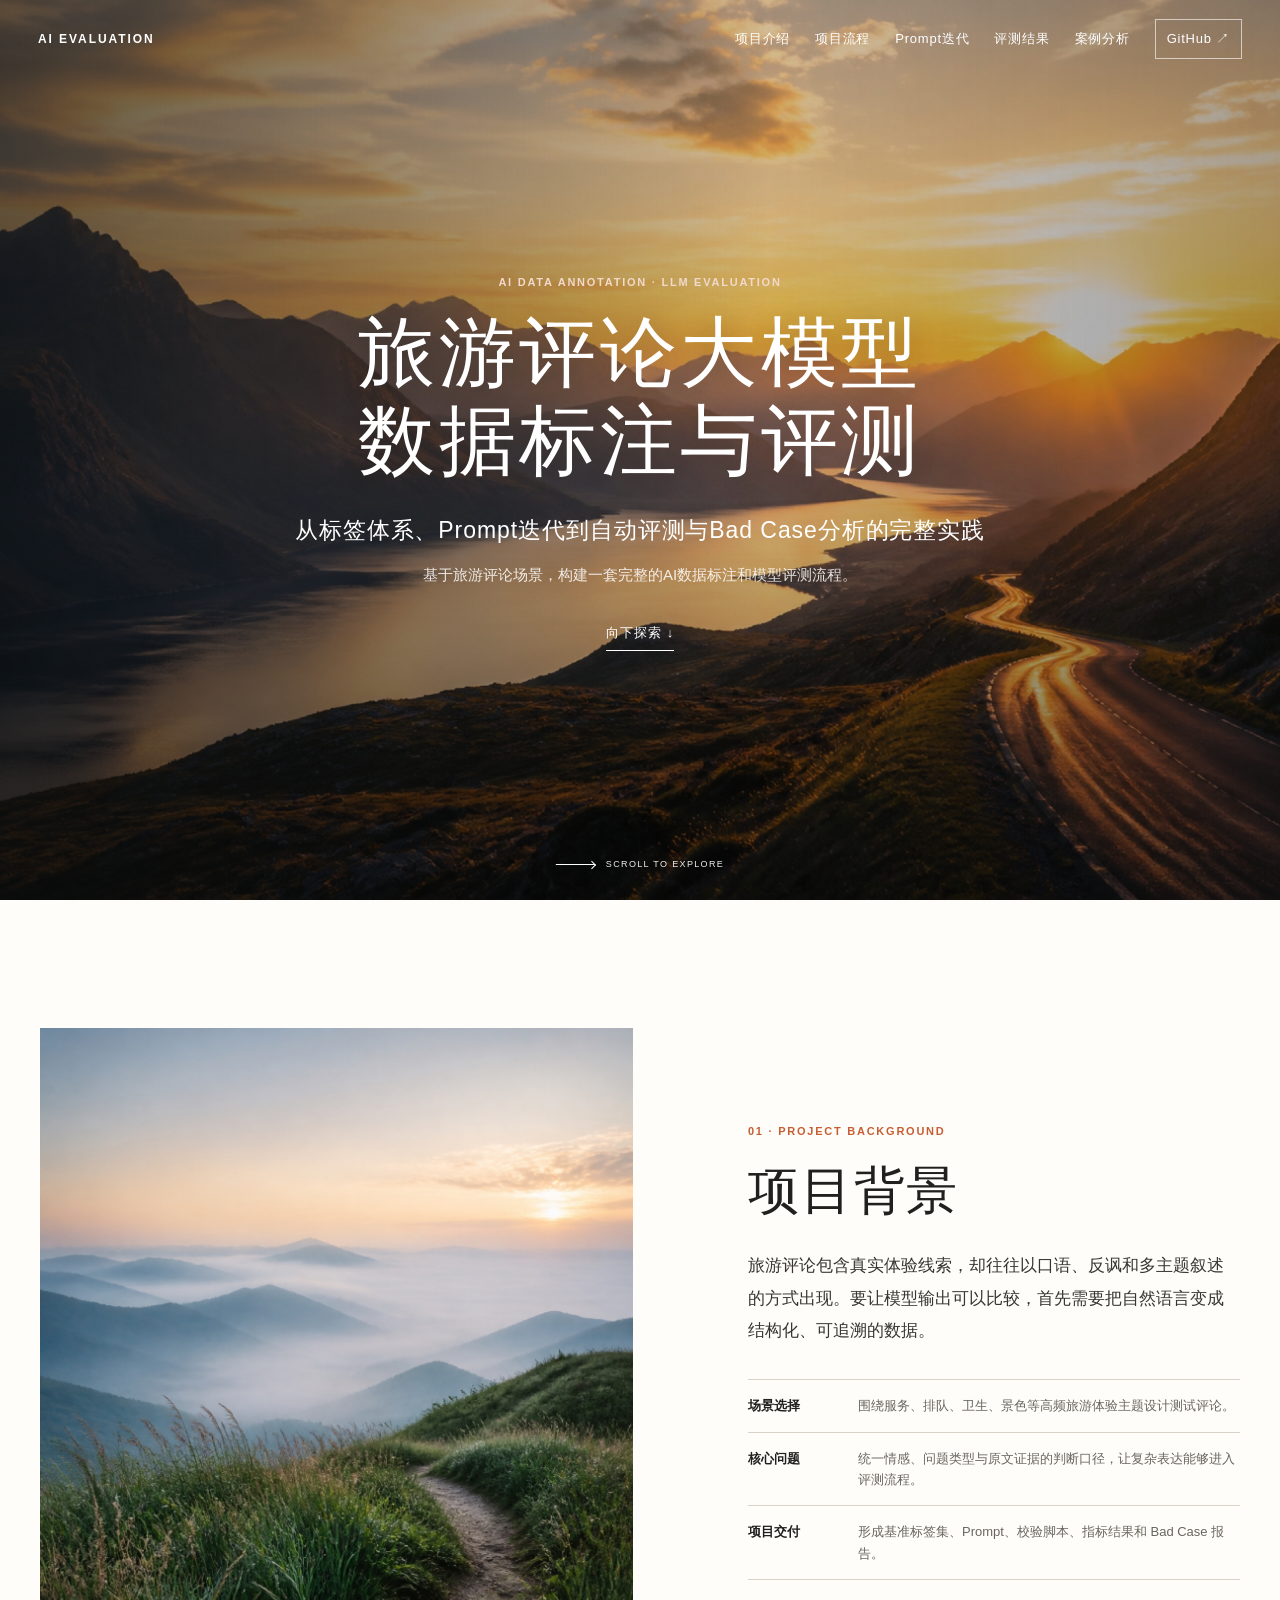
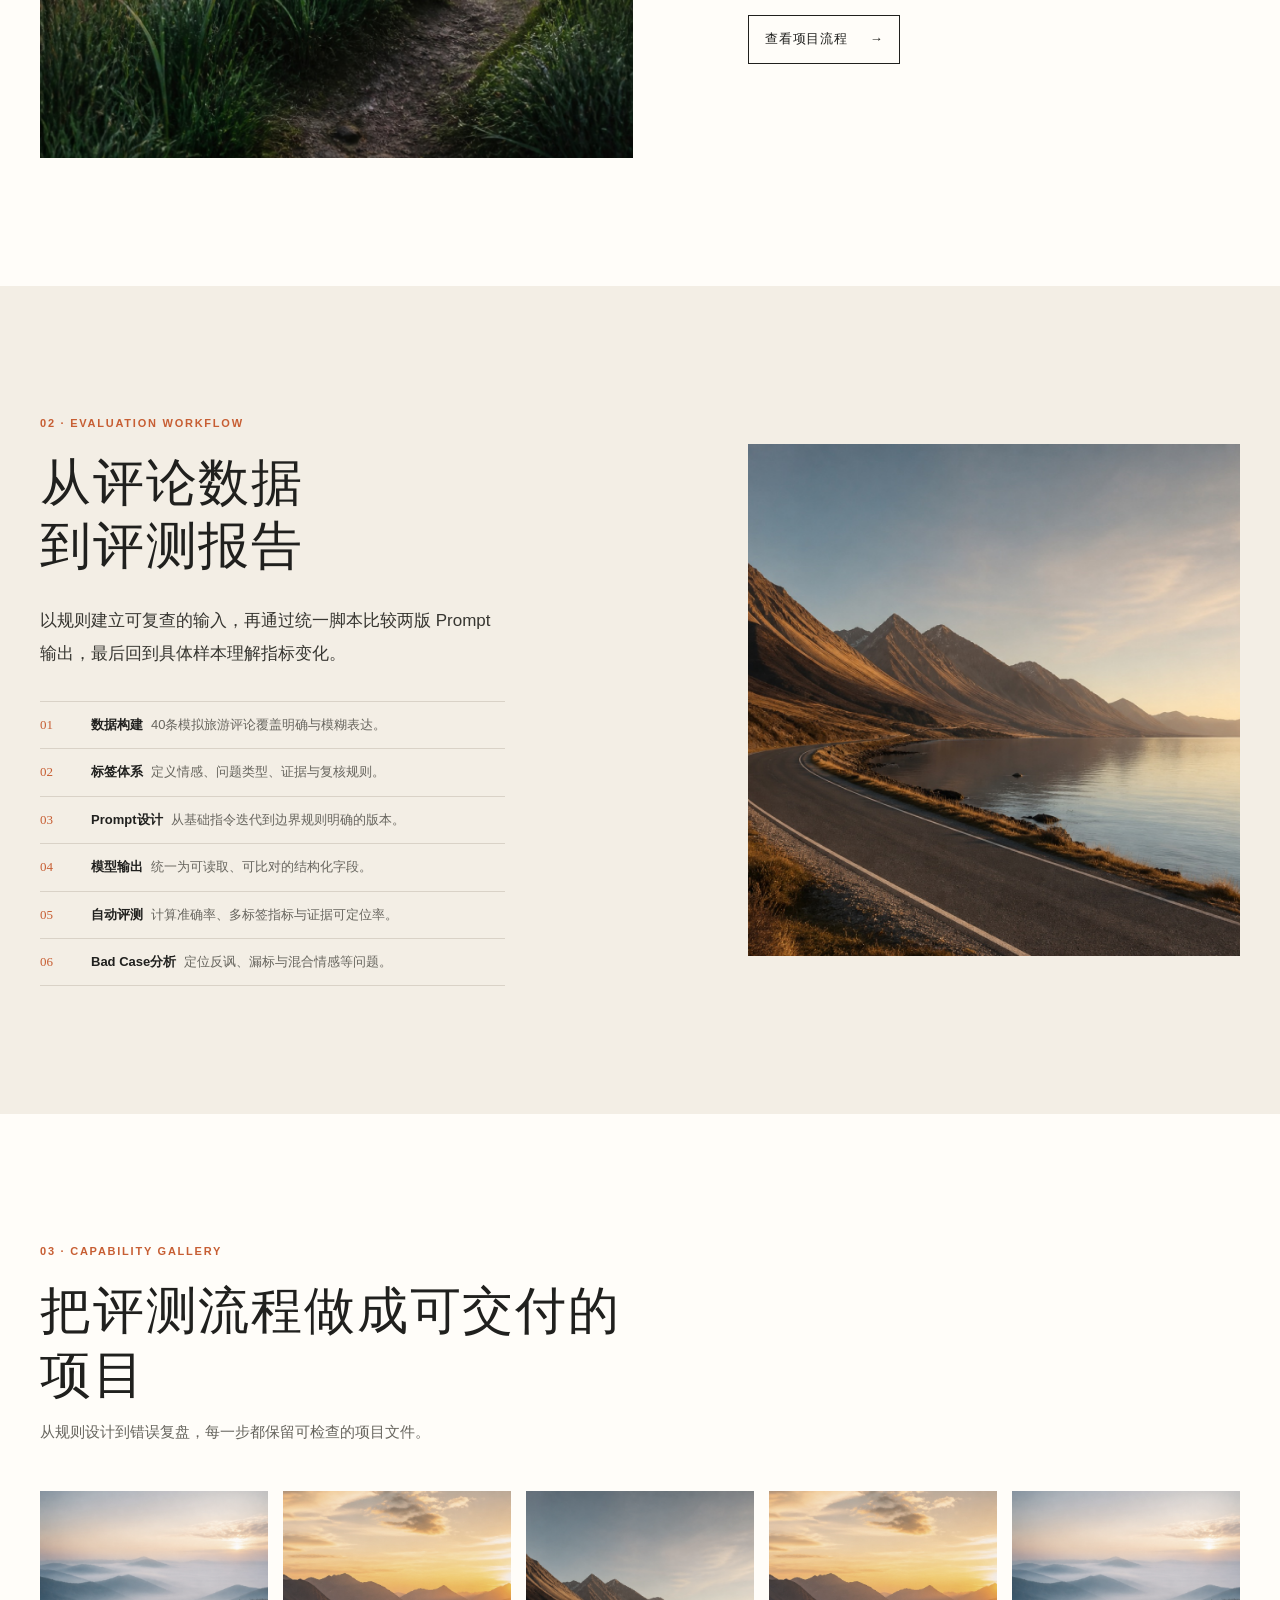
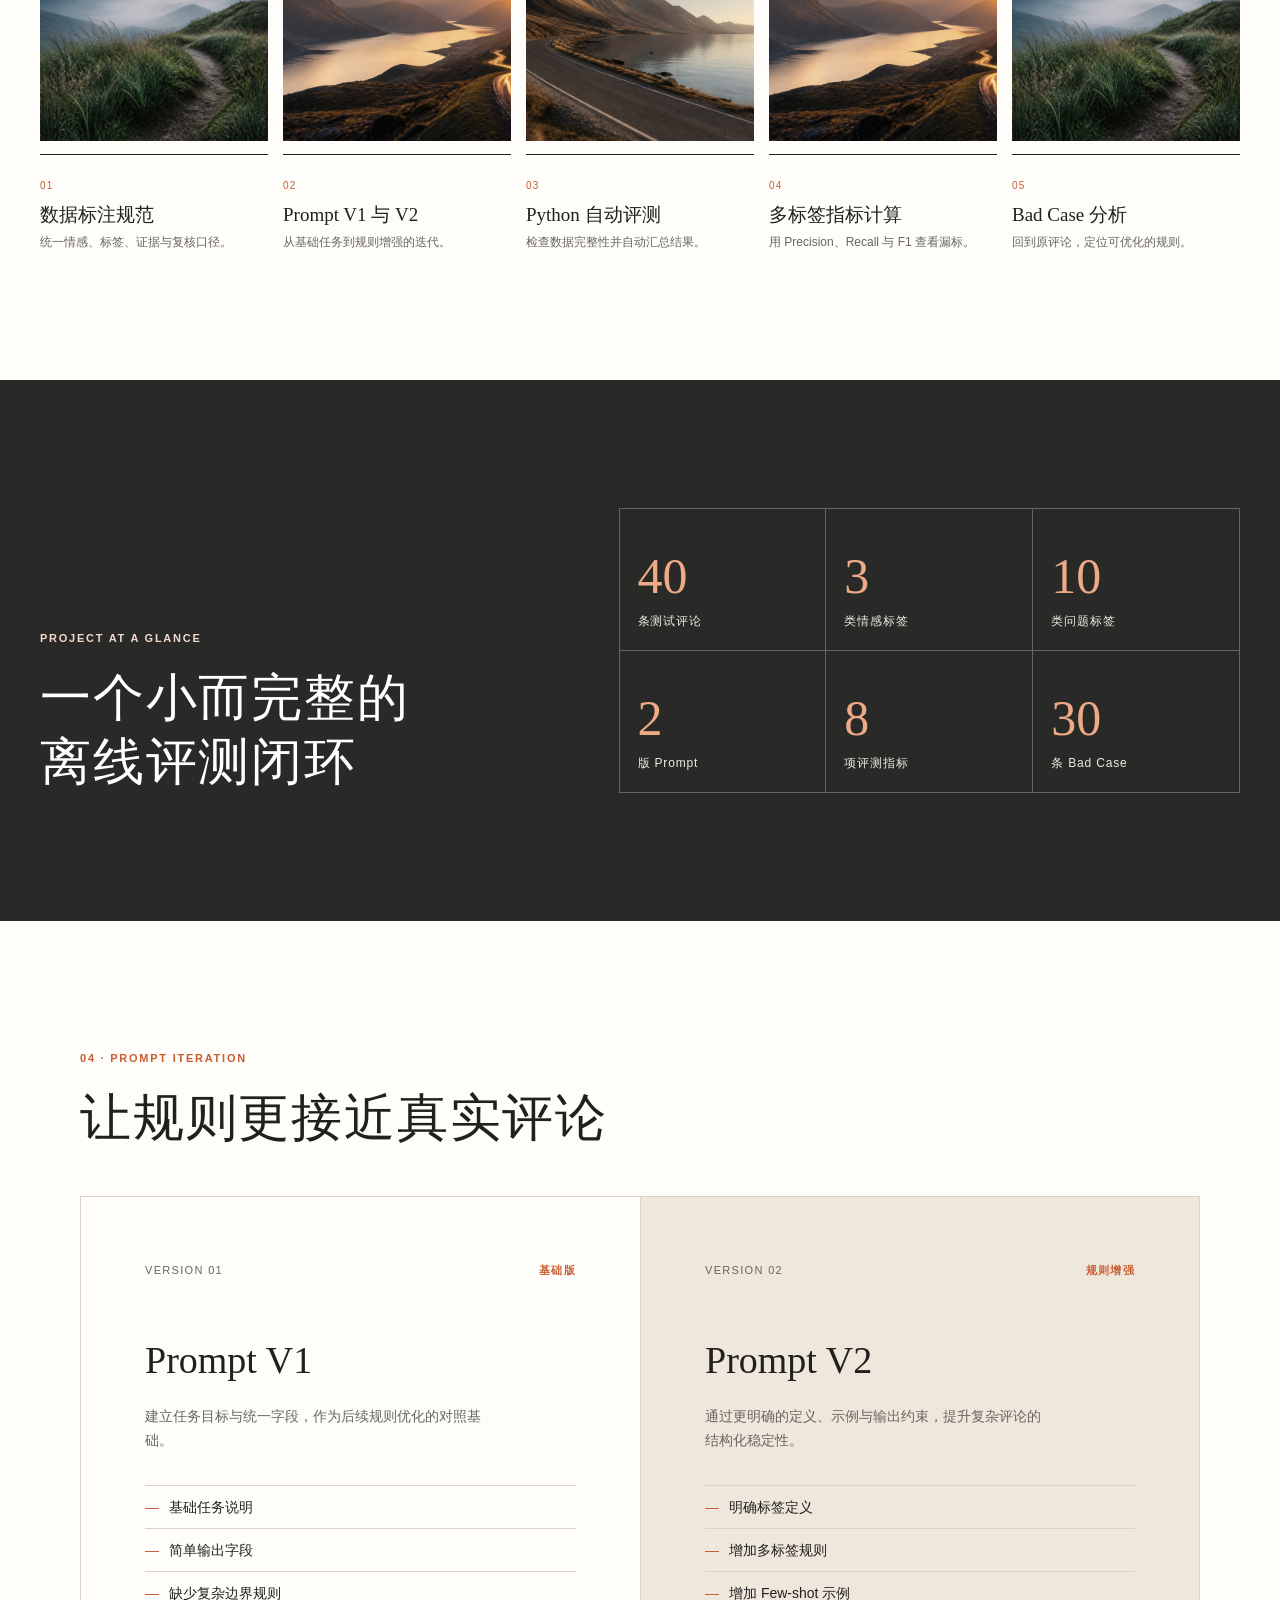
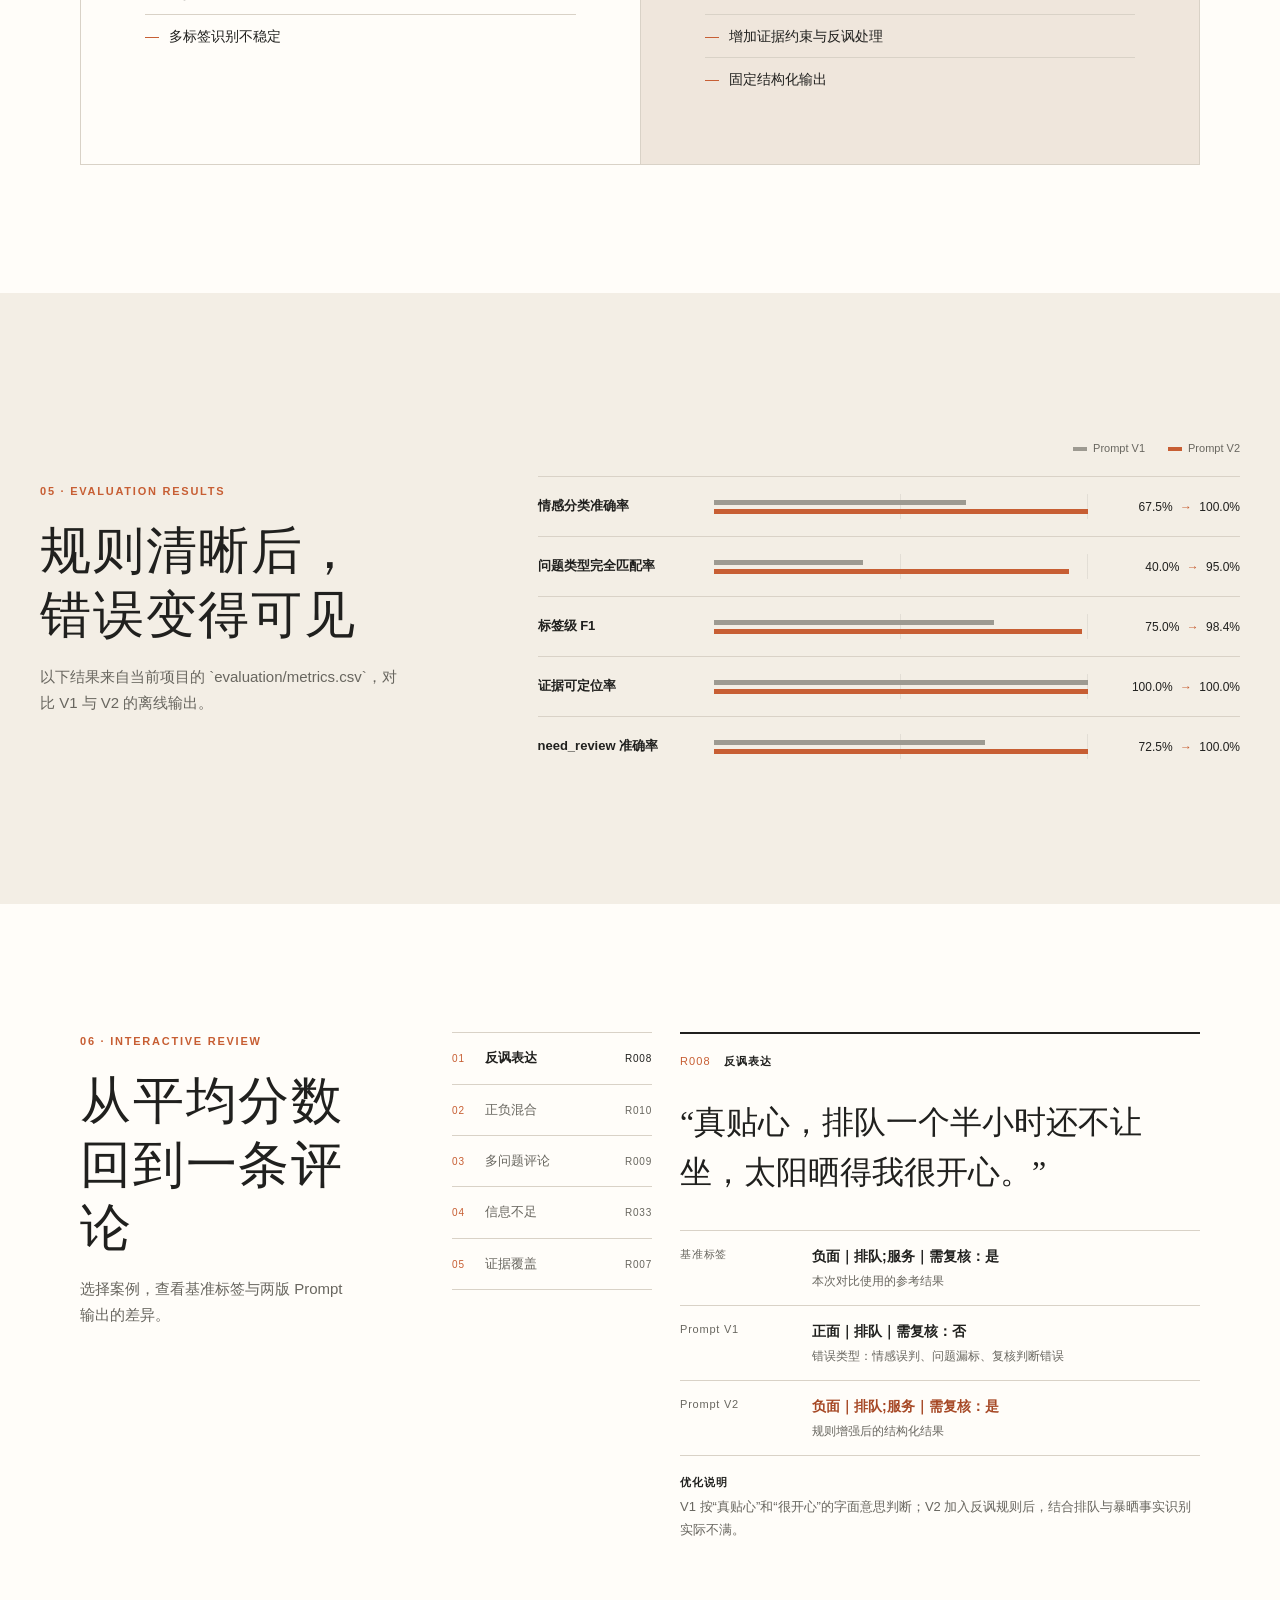
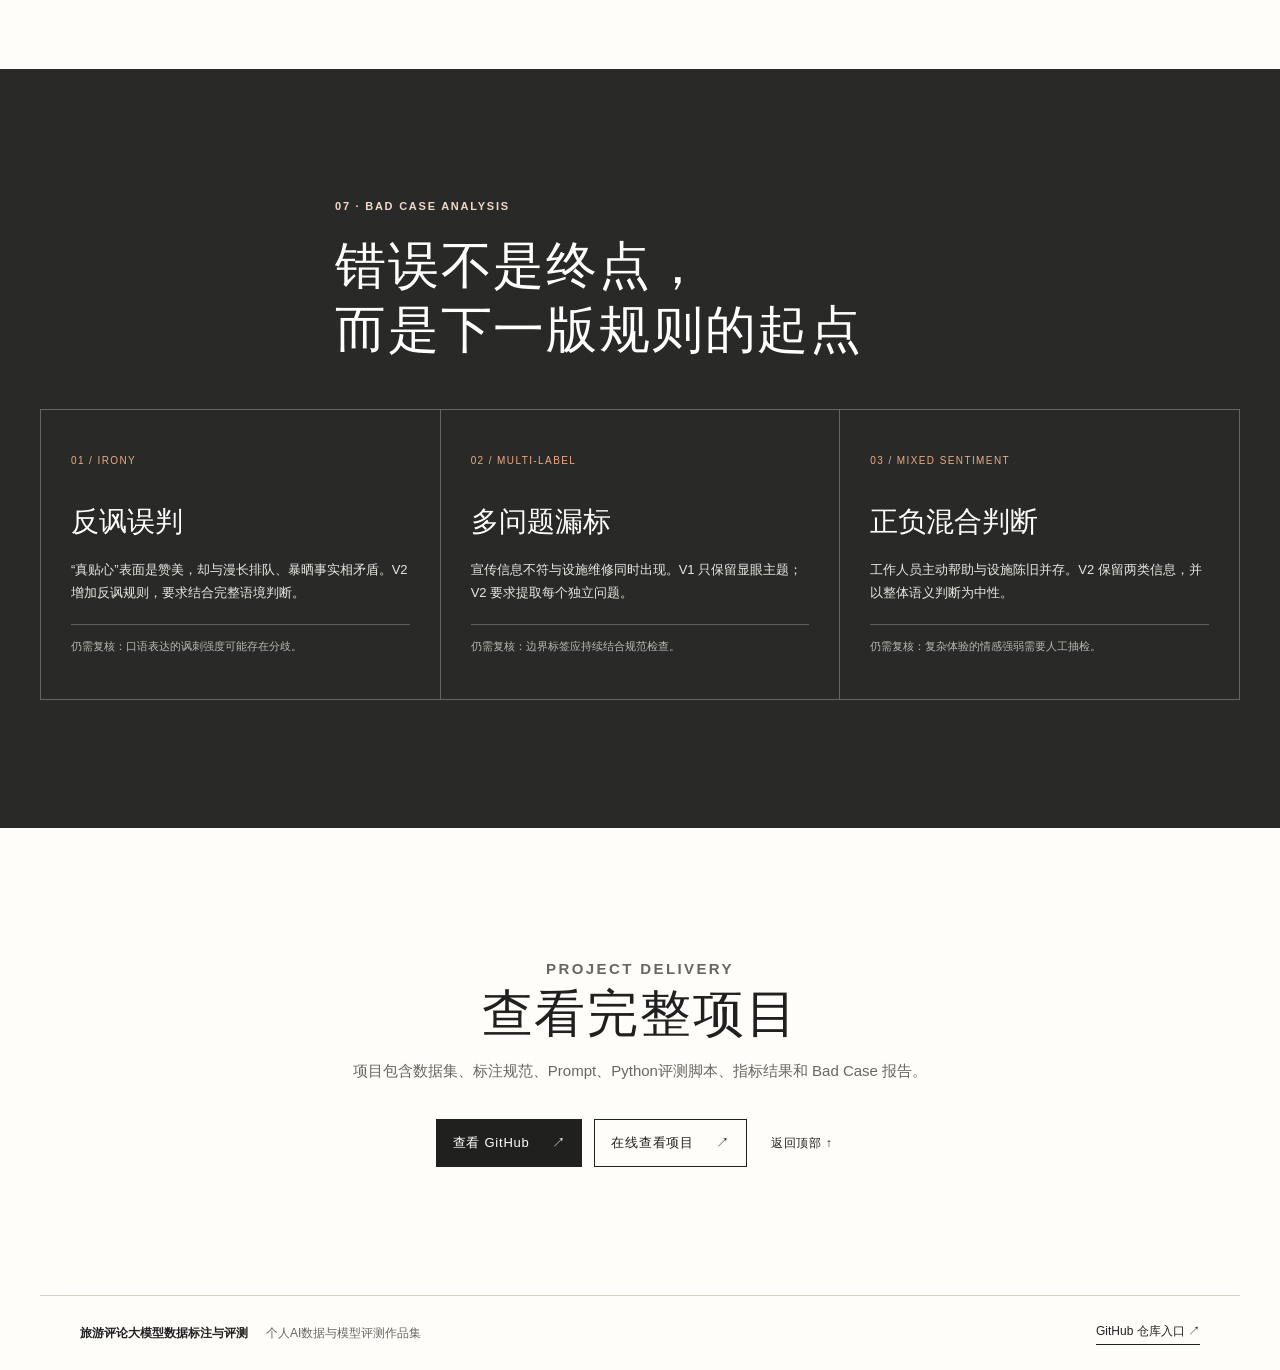
==== commit 11291ba6: "fix: restore portfolio website availability after redesign" ====
--- a/site/index.html
+++ b/site/index.html
@@ -106,7 +106,16 @@
       <div class="case-heading reveal"><p class="kicker">06 · INTERACTIVE REVIEW</p><h2 id="casesTitle">从平均分数<br>回到一条评论</h2><p>选择案例，查看基准标签与两版 Prompt 输出的差异。</p></div>
       <div class="case-layout reveal">
         <div class="case-picker" id="casePicker" aria-label="选择评论案例"></div>
-        <article id="caseDetail" class="case-detail" aria-live="polite"></article>
+        <article id="caseDetail" class="case-detail" aria-live="polite">
+          <div class="case-meta"><span>R008</span><b>反讽表达</b></div>
+          <blockquote>“真贴心，排队一个半小时还不让坐，太阳晒得我很开心。”</blockquote>
+          <div class="case-result-list">
+            <div><span>基准标签</span><strong>负面｜排队;服务｜需复核：是</strong><p>本次对比使用的参考结果</p></div>
+            <div><span>Prompt V1</span><strong>正面｜排队｜需复核：否</strong><p>错误类型：情感误判、问题漏标、复核判断错误</p></div>
+            <div class="v2-result"><span>Prompt V2</span><strong>负面｜排队;服务｜需复核：是</strong><p>规则增强后的结构化结果</p></div>
+          </div>
+          <p class="case-note"><b>优化说明</b>V1 按“真贴心”和“很开心”的字面意思判断；V2 加入反讽规则后，结合排队与暴晒事实识别实际不满。</p>
+        </article>
       </div>
     </section>
 
--- a/site/css/style.css
+++ b/site/css/style.css
@@ -1 +1,6 @@
 :root{--ink:#20201e;--muted:#68665f;--paper:#fffdf9;--sand:#f3eee5;--line:#d9d2c7;--orange:#c75e33;--charcoal:#292a27;--serif:"Songti SC","STSong","Noto Serif SC",serif;--sans:"PingFang SC","Hiragino Sans GB","Microsoft YaHei",sans-serif}*{box-sizing:border-box}html{scroll-behavior:smooth}body{margin:0;background:var(--paper);color:var(--ink);font-family:var(--sans);font-size:16px;line-height:1.72;overflow-x:hidden}a{color:inherit;text-decoration:none}button{font:inherit}.sr-only{position:absolute;width:1px;height:1px;padding:0;margin:-1px;overflow:hidden;clip:rect(0,0,0,0);white-space:nowrap;border:0}.section{padding:clamp(88px,10vw,168px) max(28px,calc((100vw - 1200px)/2))}.site-header{position:fixed;inset:0 0 auto;z-index:30;color:#fff;transition:color .3s ease}.nav-shell{height:78px;max-width:1440px;padding:0 38px;margin:auto;display:flex;align-items:center;justify-content:space-between;transition:background .3s ease,box-shadow .3s ease}.wordmark{font-size:12px;font-weight:700;letter-spacing:.16em;white-space:nowrap}.main-nav{display:flex;gap:25px;align-items:center;font-size:13px;letter-spacing:.06em}.main-nav a{position:relative}.main-nav a:not(.nav-github)::after{content:"";position:absolute;left:0;bottom:-7px;width:0;height:1px;background:currentColor;transition:width .25s ease}.main-nav a:not(.nav-github):hover::after{width:100%}.nav-github{padding:8px 11px;border:1px solid rgba(255,255,255,.62);transition:background .25s,color .25s}.nav-github:hover{background:#fff;color:var(--ink)}.site-header.scrolled{color:var(--ink)}.site-header.scrolled .nav-shell{background:rgba(255,253,249,.9);box-shadow:0 1px 0 rgba(32,32,30,.1);backdrop-filter:blur(12px)}.site-header.scrolled .nav-github{border-color:var(--ink)}.menu-toggle{display:none;background:none;border:0;padding:8px;cursor:pointer}.hero{position:relative;isolation:isolate;min-height:100svh;color:#fff;display:grid;place-items:center;overflow:hidden}.hero-image{position:absolute;inset:0;width:100%;height:100%;object-fit:cover;z-index:-2;animation:heroIn 1.4s both ease-out}.hero-overlay{position:absolute;inset:0;z-index:-1;background:linear-gradient(90deg,rgba(13,15,15,.66),rgba(13,15,15,.18) 60%,rgba(13,15,15,.35)),linear-gradient(0deg,rgba(5,5,4,.42),transparent 46%)}.hero-content{width:min(1130px,calc(100% - 56px));padding:110px 0 86px;text-align:center;display:flex;flex-direction:column;align-items:center}.kicker{margin:0 0 18px;font-size:11px;font-weight:700;letter-spacing:.16em;color:var(--orange)}.kicker.light{color:#f1d9cc}.hero h1{font-family:var(--serif);font-size:clamp(45px,6vw,82px);font-weight:500;line-height:1.14;letter-spacing:.045em;margin:0;max-width:900px;text-shadow:0 2px 24px rgba(0,0,0,.18)}.hero-subtitle{font-size:clamp(17px,2vw,23px);letter-spacing:.04em;margin:26px 0 11px}.hero-intro{margin:0;max-width:620px;font-size:15px;color:rgba(255,255,255,.86)}.text-link{margin-top:35px;font-size:13px;letter-spacing:.08em;border-bottom:1px solid currentColor;padding-bottom:5px}.light-link{color:#fff}.scroll-cue{position:absolute;bottom:28px;left:50%;transform:translateX(-50%);display:flex;align-items:center;gap:11px;color:rgba(255,255,255,.92);font-size:9px;letter-spacing:.15em}.scroll-cue span{display:block;width:39px;height:1px;background:#fff;position:relative}.scroll-cue span::after{content:"";position:absolute;right:0;top:-2px;width:5px;height:5px;border-right:1px solid #fff;border-bottom:1px solid #fff;transform:rotate(-45deg)}.scroll-cue em{font-style:normal}.editorial{max-width:1440px;margin:auto;display:grid;grid-template-columns:minmax(0,1fr) minmax(340px,.83fr);gap:clamp(54px,9vw,145px);align-items:center}.editorial-image{overflow:hidden;background:#ddd}.editorial-image img{display:block;width:100%;height:100%;object-fit:cover;transition:transform .8s ease}.editorial-image:hover img{transform:scale(1.025)}.editorial-image.portrait{height:clamp(540px,57vw,760px)}.editorial-image.landscape{height:clamp(420px,40vw,620px);order:2}.section-sand{background:var(--sand);max-width:none;padding-left:max(28px,calc((100vw - 1200px)/2));padding-right:max(28px,calc((100vw - 1200px)/2))}.section-sand .editorial-copy{max-width:465px}.editorial-copy h2,.section-heading h2,.results-heading h2,.case-heading h2,.numbers h2,.delivery h2{font-family:var(--serif);font-size:clamp(34px,4vw,56px);font-weight:500;line-height:1.24;letter-spacing:.035em;margin:0 0 28px}.lead{font-size:17px;line-height:1.9;margin:0;color:#373631}.copy-list{margin:32px 0 35px;border-top:1px solid var(--line)}.copy-list p{display:grid;grid-template-columns:96px 1fr;gap:14px;margin:0;padding:15px 0;border-bottom:1px solid var(--line);font-size:13px;line-height:1.65}.copy-list b{font-weight:600}.copy-list span{color:var(--muted)}.outline-button,.solid-button{display:inline-flex;align-items:center;gap:22px;padding:12px 16px;border:1px solid var(--ink);font-size:13px;letter-spacing:.06em;transition:background .22s,color .22s}.outline-button:hover{background:var(--ink);color:#fff}.workflow-list{list-style:none;padding:0;margin:31px 0 0;border-top:1px solid var(--line);counter-reset:none}.workflow-list li{display:grid;grid-template-columns:38px 1fr;gap:13px;padding:12px 0;border-bottom:1px solid var(--line);font-size:13px;color:var(--muted)}.workflow-list b{font-family:var(--serif);font-weight:500;color:var(--orange)}.workflow-list strong{font-weight:600;color:var(--ink);margin-right:8px}.gallery-section{max-width:1440px;margin:auto}.section-heading{max-width:620px;margin-bottom:46px}.section-heading h2{margin-bottom:13px}.section-heading>p:not(.kicker),.case-heading>p:not(.kicker),.results-heading>p:not(.kicker){margin:0;color:var(--muted);font-size:15px}.capability-gallery{display:grid;grid-template-columns:repeat(5,1fr);gap:15px}.gallery-card{min-width:0}.gallery-card img{display:block;width:100%;height:250px;object-fit:cover;filter:saturate(.72);transition:filter .35s ease,transform .6s ease}.gallery-card:hover img{filter:saturate(1);transform:scale(1.02)}.gallery-card div{padding-top:15px;border-top:1px solid var(--ink);margin-top:13px}.gallery-card span{font-size:10px;letter-spacing:.12em;color:var(--orange)}.gallery-card h3{font-family:var(--serif);font-size:19px;font-weight:500;line-height:1.35;margin:5px 0}.gallery-card p{font-size:12px;line-height:1.6;color:var(--muted);margin:0}.numbers{background:var(--charcoal);color:#fff}.numbers-inner{max-width:1200px;margin:auto;display:grid;grid-template-columns:.9fr 1.1fr;gap:70px;align-items:end}.numbers h2{margin:0}.number-grid{display:grid;grid-template-columns:repeat(3,1fr);border-top:1px solid rgba(255,255,255,.28);border-left:1px solid rgba(255,255,255,.28)}.number-grid div{min-height:142px;padding:19px 18px;border-right:1px solid rgba(255,255,255,.28);border-bottom:1px solid rgba(255,255,255,.28);display:flex;flex-direction:column;justify-content:end}.number-grid b{font-family:var(--serif);font-size:50px;line-height:1;color:#edaa86;font-weight:500}.number-grid span{font-size:12px;letter-spacing:.07em;margin-top:10px;color:#eee9e3}.prompt-section{max-width:1200px;margin:auto}.prompt-columns{display:grid;grid-template-columns:1fr 1fr;border:1px solid var(--line)}.prompt-card{padding:clamp(32px,5vw,70px);min-height:465px}.prompt-card+.prompt-card{border-left:1px solid var(--line)}.prompt-topline{display:flex;justify-content:space-between;align-items:center;font-size:11px;letter-spacing:.12em;color:var(--muted)}.prompt-topline b{font-weight:600;color:var(--orange)}.prompt-card h3{font-family:var(--serif);font-size:38px;font-weight:500;margin:48px 0 11px}.prompt-card>p{font-size:14px;color:var(--muted);max-width:340px;margin:0}.prompt-card ul{padding:0;margin:33px 0 0;list-style:none}.prompt-card li{font-size:14px;padding:9px 0;border-top:1px solid var(--line)}.prompt-card li::before{content:"—";color:var(--orange);margin-right:10px}.prompt-v2{background:#efe6dc}.results{display:grid;grid-template-columns:.72fr 1.28fr;gap:clamp(48px,8vw,130px);align-items:center}.results-heading{max-width:370px}.results-heading h2{margin-bottom:18px}.result-chart{padding-top:18px}.result-legend{display:flex;gap:23px;justify-content:flex-end;font-size:11px;color:var(--muted);margin-bottom:18px}.result-legend span{display:inline-flex;align-items:center;gap:6px}.result-legend i{width:14px;height:4px}.legend-v1{background:#9d9a91}.legend-v2{background:var(--orange)}.result-row{display:grid;grid-template-columns:158px 1fr 134px;gap:18px;align-items:center;padding:17px 0;border-top:1px solid var(--line)}.result-row b{font-size:13px;font-weight:600;line-height:1.45}.result-row>span{font-size:12px;text-align:right;white-space:nowrap}.result-row em{font-style:normal;color:var(--orange);margin:0 4px}.track{height:25px;position:relative;display:grid;align-content:center;gap:4px}.track::before{content:"";position:absolute;left:0;right:0;top:0;bottom:0;background:repeating-linear-gradient(90deg,transparent 0,transparent calc(25% - 1px),rgba(32,32,30,.08) calc(25% - 1px),rgba(32,32,30,.08) 25%)}.track i{position:relative;display:block;width:var(--value);height:5px}.track .v1{background:#9d9a91}.track .v2{background:var(--orange)}.case-section{max-width:1200px;margin:auto;display:grid;grid-template-columns:.53fr 1.47fr;gap:clamp(44px,8vw,115px);align-items:start}.case-heading{position:sticky;top:120px}.case-heading h2{margin-bottom:16px}.case-layout{display:grid;grid-template-columns:200px 1fr;gap:28px}.case-picker{display:flex;flex-direction:column;border-top:1px solid var(--line)}.case-picker button{padding:14px 0;background:none;border:0;border-bottom:1px solid var(--line);text-align:left;cursor:pointer;display:grid;grid-template-columns:27px 1fr auto;gap:6px;align-items:baseline;color:var(--muted);transition:color .2s ease}.case-picker button span{font-size:10px;color:var(--orange);letter-spacing:.1em}.case-picker button b{font-size:13px;font-weight:500}.case-picker button em{font-size:10px;font-style:normal;letter-spacing:.08em}.case-picker button.active{color:var(--ink)}.case-picker button.active b{font-weight:700}.case-detail{border-top:2px solid var(--ink);padding:18px 0 0;opacity:0;transform:translateY(6px);transition:opacity .2s ease,transform .2s ease}.case-detail.is-visible{opacity:1;transform:translateY(0)}.case-meta{display:flex;gap:13px;align-items:center;font-size:11px;letter-spacing:.1em}.case-meta span{color:var(--orange)}.case-meta b{font-weight:600}.case-detail blockquote{font-family:var(--serif);font-size:clamp(22px,2.5vw,33px);line-height:1.55;margin:27px 0 33px;font-weight:500}.case-result-list{border-top:1px solid var(--line)}.case-result-list>div{display:grid;grid-template-columns:110px 1fr;column-gap:22px;padding:14px 0;border-bottom:1px solid var(--line)}.case-result-list span{font-size:11px;color:var(--muted);letter-spacing:.07em}.case-result-list strong{font-size:14px;line-height:1.6}.case-result-list p{grid-column:2;margin:3px 0 0;font-size:12px;color:var(--muted)}.case-result-list .v2-result strong{color:#a64825}.case-note{padding:17px 0 0;margin:0;font-size:13px;color:var(--muted)}.case-note b{display:block;color:var(--ink);font-size:11px;letter-spacing:.1em;margin-bottom:4px}.badcase-section{background:var(--charcoal);color:#fff}.light-heading{max-width:610px;margin:0 auto 48px}.light-heading h2{margin:0}.badcase-grid{max-width:1200px;margin:auto;display:grid;grid-template-columns:repeat(3,1fr);gap:0;border-top:1px solid rgba(255,255,255,.28);border-left:1px solid rgba(255,255,255,.28)}.badcase-card{padding:35px 30px 32px;border-right:1px solid rgba(255,255,255,.28);border-bottom:1px solid rgba(255,255,255,.28);min-height:290px}.badcase-card>span{font-size:10px;letter-spacing:.14em;color:#edaa86}.badcase-card h3{font-family:var(--serif);font-size:28px;font-weight:500;margin:25px 0 12px}.badcase-card p{font-size:13px;line-height:1.8;margin:0;color:#e9e7e2}.badcase-card small{display:block;border-top:1px solid rgba(255,255,255,.25);padding-top:13px;margin-top:20px;font-size:11px;line-height:1.6;color:#bab8b1}.delivery{text-align:center}.delivery-inner{max-width:650px;margin:auto}.delivery h2{margin-bottom:13px}.delivery p{margin:0 auto;color:var(--muted);font-size:15px}.delivery-actions{display:flex;justify-content:center;align-items:center;gap:12px;flex-wrap:wrap;margin-top:35px}.solid-button{background:var(--ink);color:#fff}.solid-button:hover{background:var(--orange);border-color:var(--orange)}.back-top{padding:12px;font-size:12px;letter-spacing:.06em}.back-top:hover{color:var(--orange)}footer{border-top:1px solid var(--line);max-width:1200px;margin:auto;padding:25px max(28px,calc((100vw - 1200px)/2));display:flex;justify-content:space-between;align-items:center;gap:15px;font-size:12px}footer div{display:flex;gap:18px;color:var(--muted)}footer b{font-weight:600;color:var(--ink)}footer a{border-bottom:1px solid var(--ink);padding-bottom:2px}.reveal{opacity:0;transform:translateY(18px);transition:opacity .7s ease,transform .7s ease}.reveal.shown{opacity:1;transform:none}@keyframes heroIn{from{transform:scale(1.04)}to{transform:scale(1)}}@media (prefers-reduced-motion:reduce){html{scroll-behavior:auto}*,*::before,*::after{animation-duration:.01ms!important;transition-duration:.01ms!important}.reveal{opacity:1;transform:none}}@media (max-width:1024px){.nav-shell{padding:0 28px}.main-nav{gap:15px;font-size:12px}.editorial{grid-template-columns:1fr 1fr;gap:55px}.capability-gallery{overflow-x:auto;padding-bottom:8px;grid-template-columns:repeat(5,190px);scroll-snap-type:x proximity}.gallery-card{scroll-snap-align:start}.gallery-card img{height:235px}.numbers-inner,.results,.case-section{gap:50px}.case-section{grid-template-columns:.65fr 1.35fr}.case-layout{grid-template-columns:1fr}.case-picker{display:grid;grid-template-columns:repeat(2,1fr);column-gap:14px}.case-picker button{grid-template-columns:25px 1fr auto}.case-heading{position:static}}@media (max-width:768px){.site-header{color:#fff}.nav-shell{height:64px;padding:0 20px}.site-header.scrolled .nav-shell{background:rgba(255,253,249,.96)}.menu-toggle{display:flex;flex-direction:column;gap:5px;position:relative;z-index:2}.menu-toggle span{width:21px;height:1px;background:currentColor;transition:transform .2s ease}.main-nav{display:none;position:absolute;top:64px;left:0;right:0;padding:22px 20px 26px;background:rgba(255,253,249,.98);box-shadow:0 8px 25px rgba(0,0,0,.1);color:var(--ink);align-items:stretch;gap:0}.main-nav.open{display:flex;flex-direction:column}.main-nav a{padding:10px 0;border-bottom:1px solid var(--line)}.main-nav .nav-github{margin-top:12px;text-align:center;border:1px solid var(--ink)}.hero-content{padding-top:100px}.hero h1{font-size:clamp(40px,11vw,57px)}.hero-subtitle{font-size:16px;line-height:1.75;max-width:340px}.hero-intro{font-size:13px;max-width:300px}.scroll-cue em{display:none}.section{padding:78px 24px}.editorial,.results,.case-section{grid-template-columns:1fr}.editorial{gap:41px}.section-sand .editorial-copy{max-width:none}.editorial-image.portrait,.editorial-image.landscape{height:420px;order:initial}.editorial:nth-of-type(3) .editorial-copy{order:1}.editorial:nth-of-type(3) .editorial-image{order:2}.copy-list p{grid-template-columns:78px 1fr}.section-heading{margin-bottom:34px}.capability-gallery{margin:0 -24px;padding:0 24px 9px;grid-template-columns:repeat(5,220px)}.gallery-card img{height:274px}.numbers-inner{grid-template-columns:1fr;gap:35px}.number-grid b{font-size:41px}.number-grid div{min-height:118px;padding:15px 12px}.prompt-columns{grid-template-columns:1fr}.prompt-card+.prompt-card{border-left:0;border-top:1px solid var(--line)}.prompt-card{min-height:auto;padding:36px 28px}.prompt-card h3{font-size:34px;margin-top:36px}.results{gap:38px}.result-row{grid-template-columns:1fr;gap:8px;padding:15px 0}.result-row>span{text-align:left}.result-legend{justify-content:flex-start}.case-layout{gap:23px}.case-picker{grid-template-columns:1fr}.case-detail blockquote{font-size:24px}.case-result-list>div{grid-template-columns:1fr;gap:3px}.case-result-list p{grid-column:auto}.badcase-grid{grid-template-columns:1fr}.badcase-card{min-height:0}.delivery-actions{flex-direction:column}.delivery-actions>*{justify-content:center;width:100%}footer{padding:22px 24px;align-items:flex-start;flex-direction:column}footer div{display:flex;flex-direction:column;gap:2px}}@media (max-width:390px){.hero h1{font-size:38px}.section{padding-left:20px;padding-right:20px}.hero-content{width:calc(100% - 40px)}.number-grid{grid-template-columns:repeat(2,1fr)}.number-grid div:last-child{grid-column:auto}.result-row b{font-size:12px}.case-detail blockquote{font-size:22px}}
+/* 无脚本兼容：默认显示内容；仅在JS确认可用后启用淡入效果。 */
+.reveal{opacity:1;transform:none}
+.reveal-ready .reveal{opacity:0;transform:translateY(18px);transition:opacity .7s ease,transform .7s ease}
+.reveal-ready .reveal.shown{opacity:1;transform:none}
+.case-detail{opacity:1;transform:none}
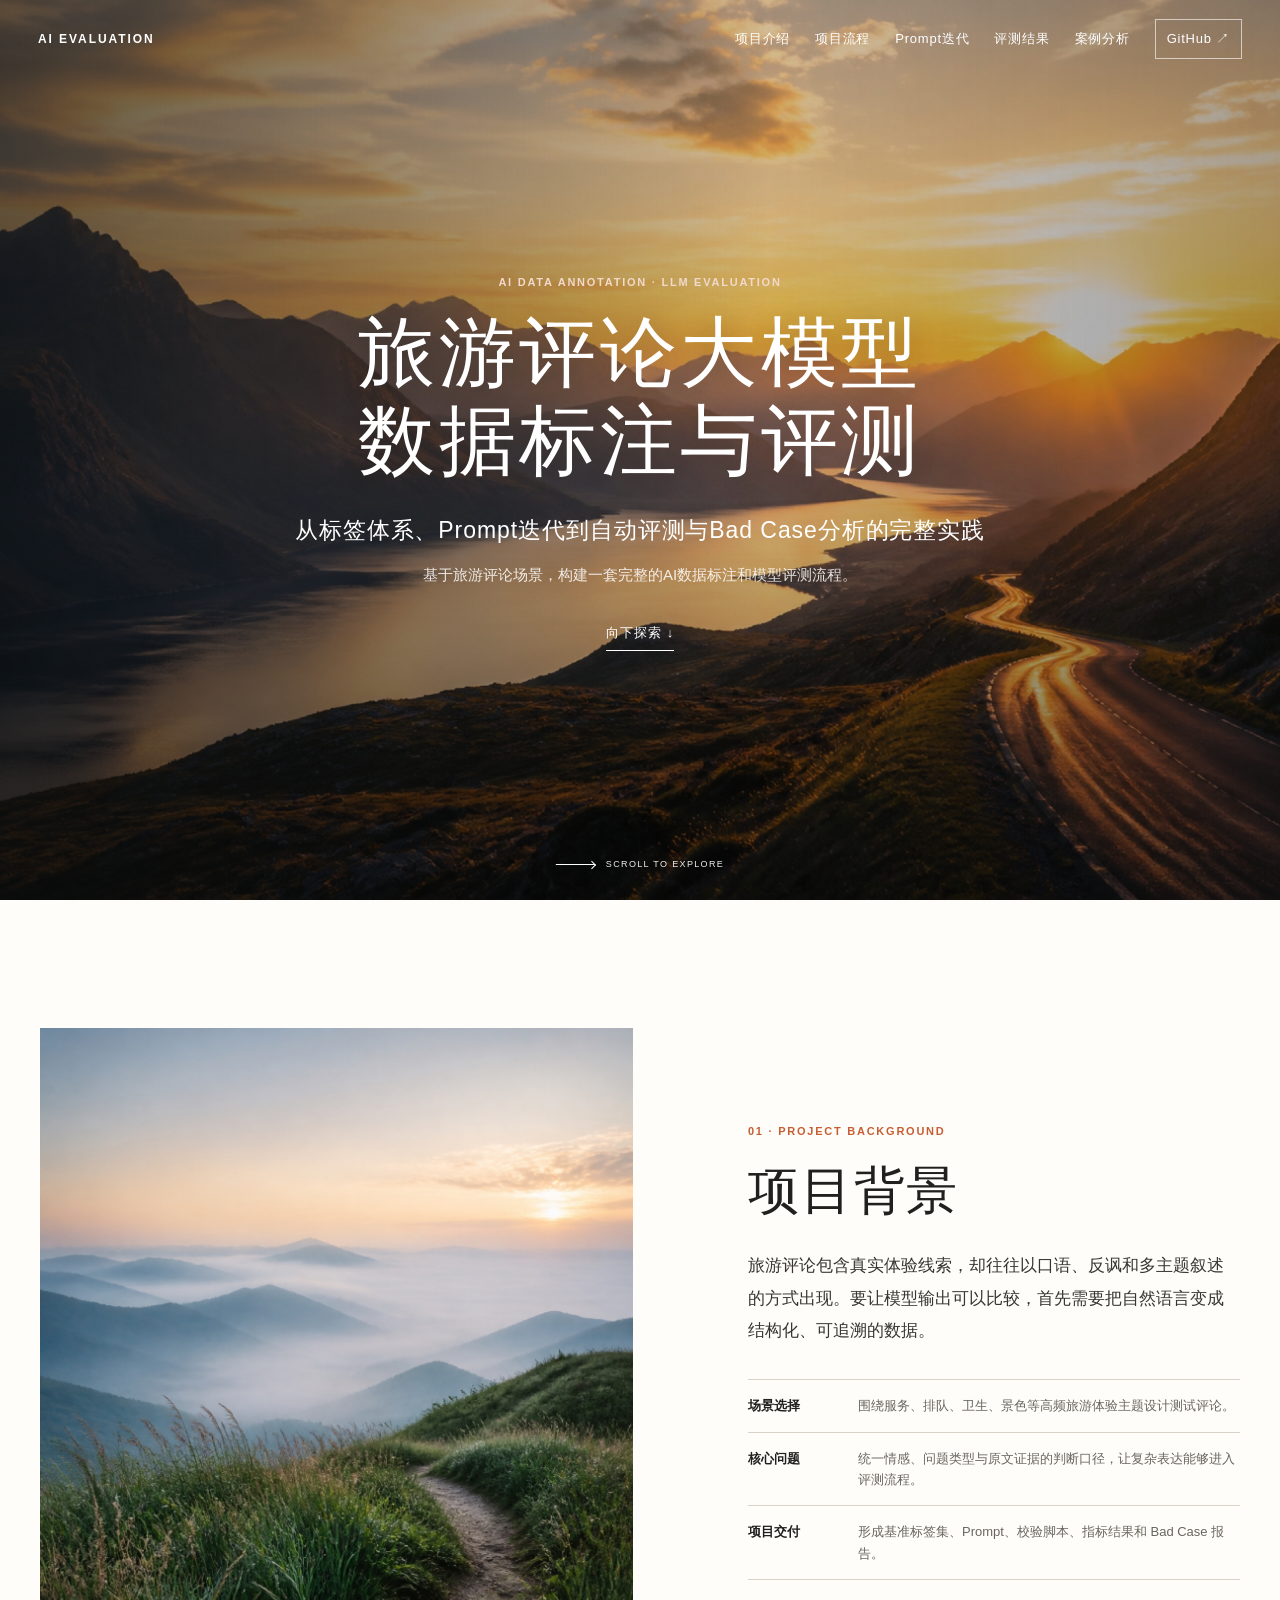
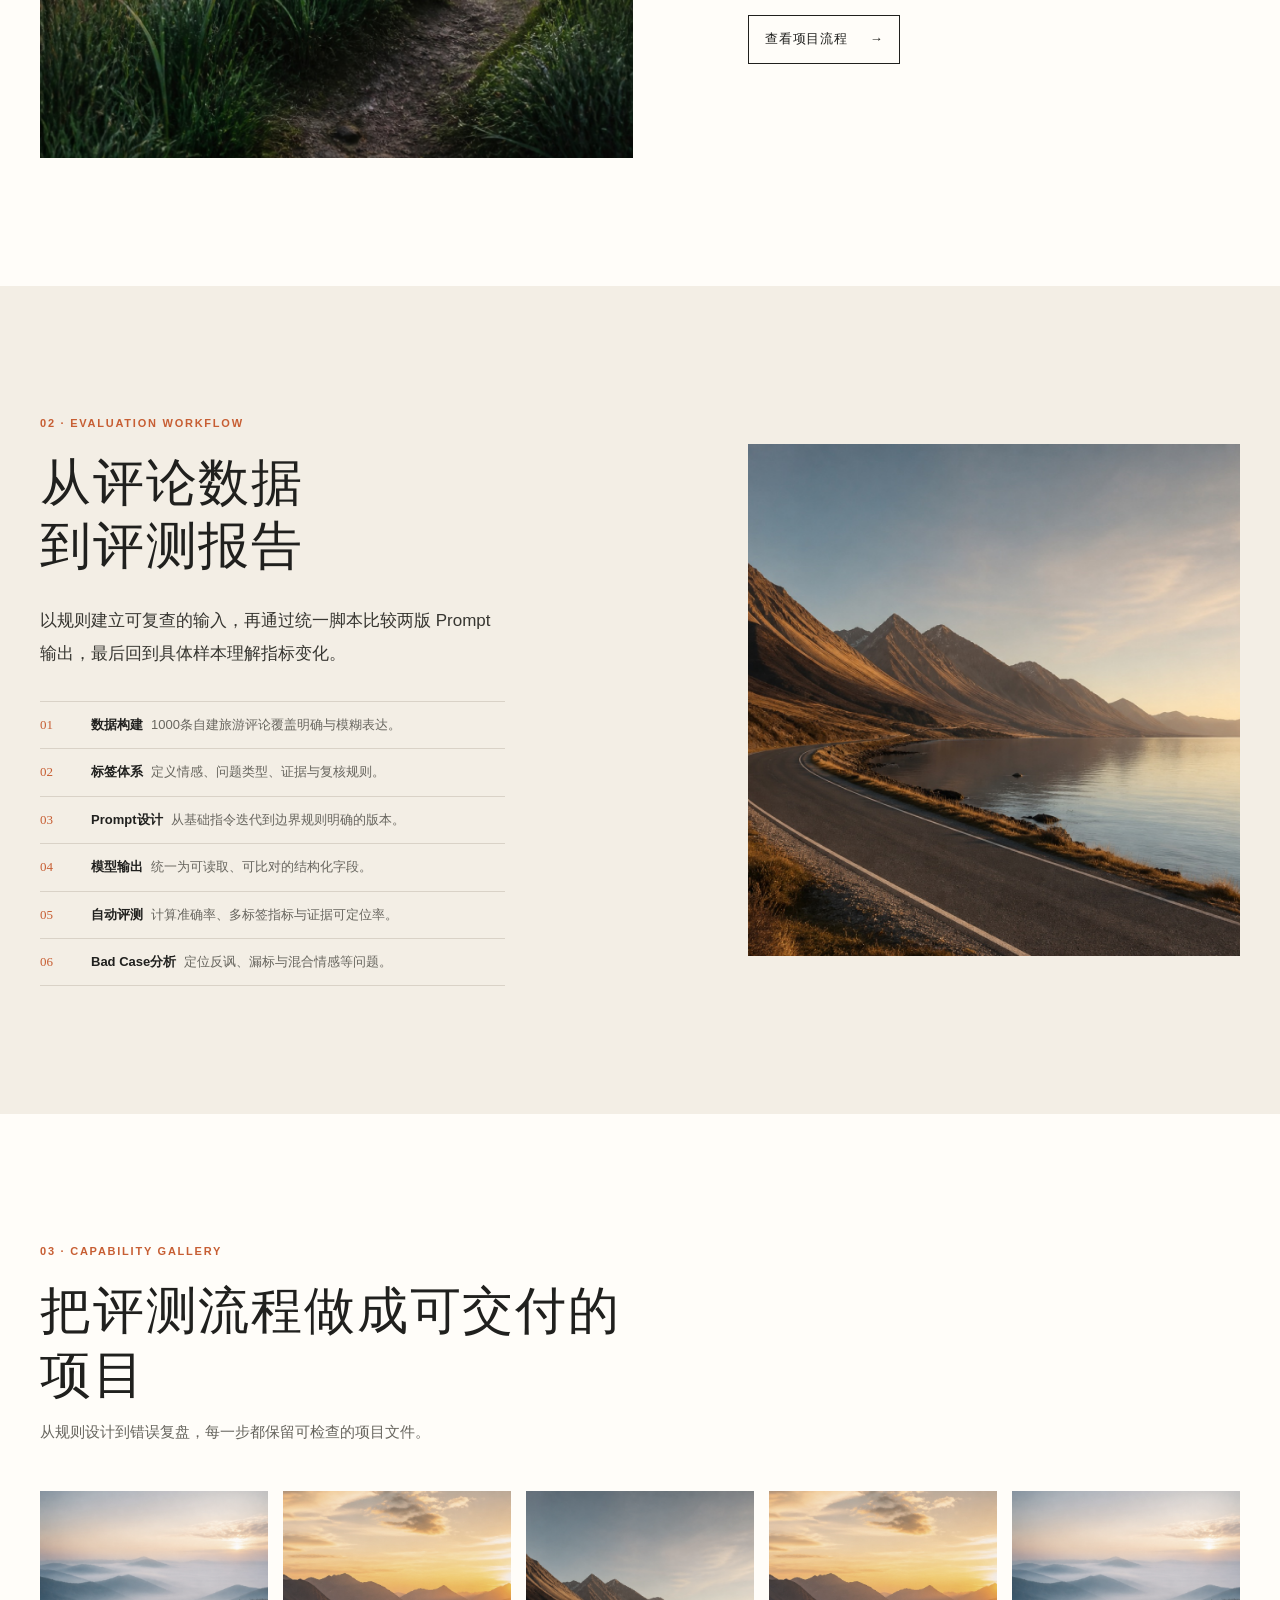
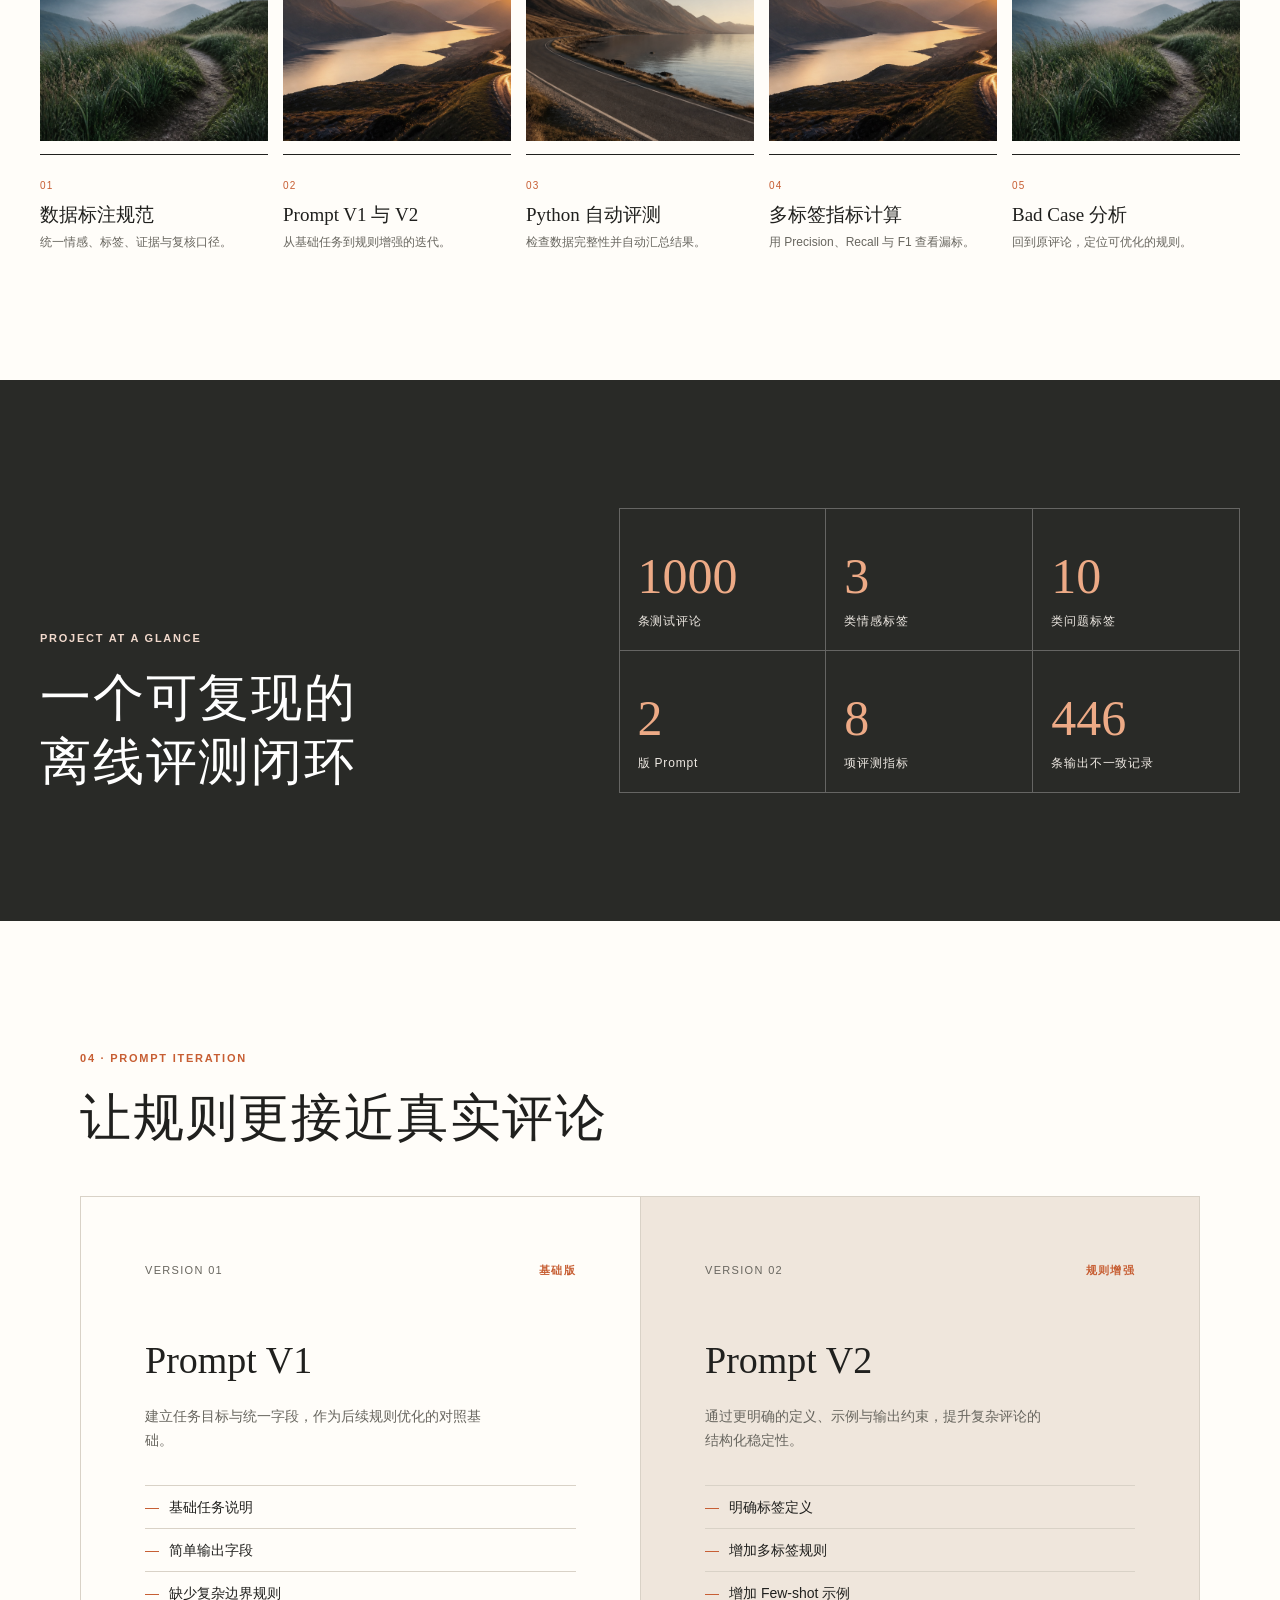
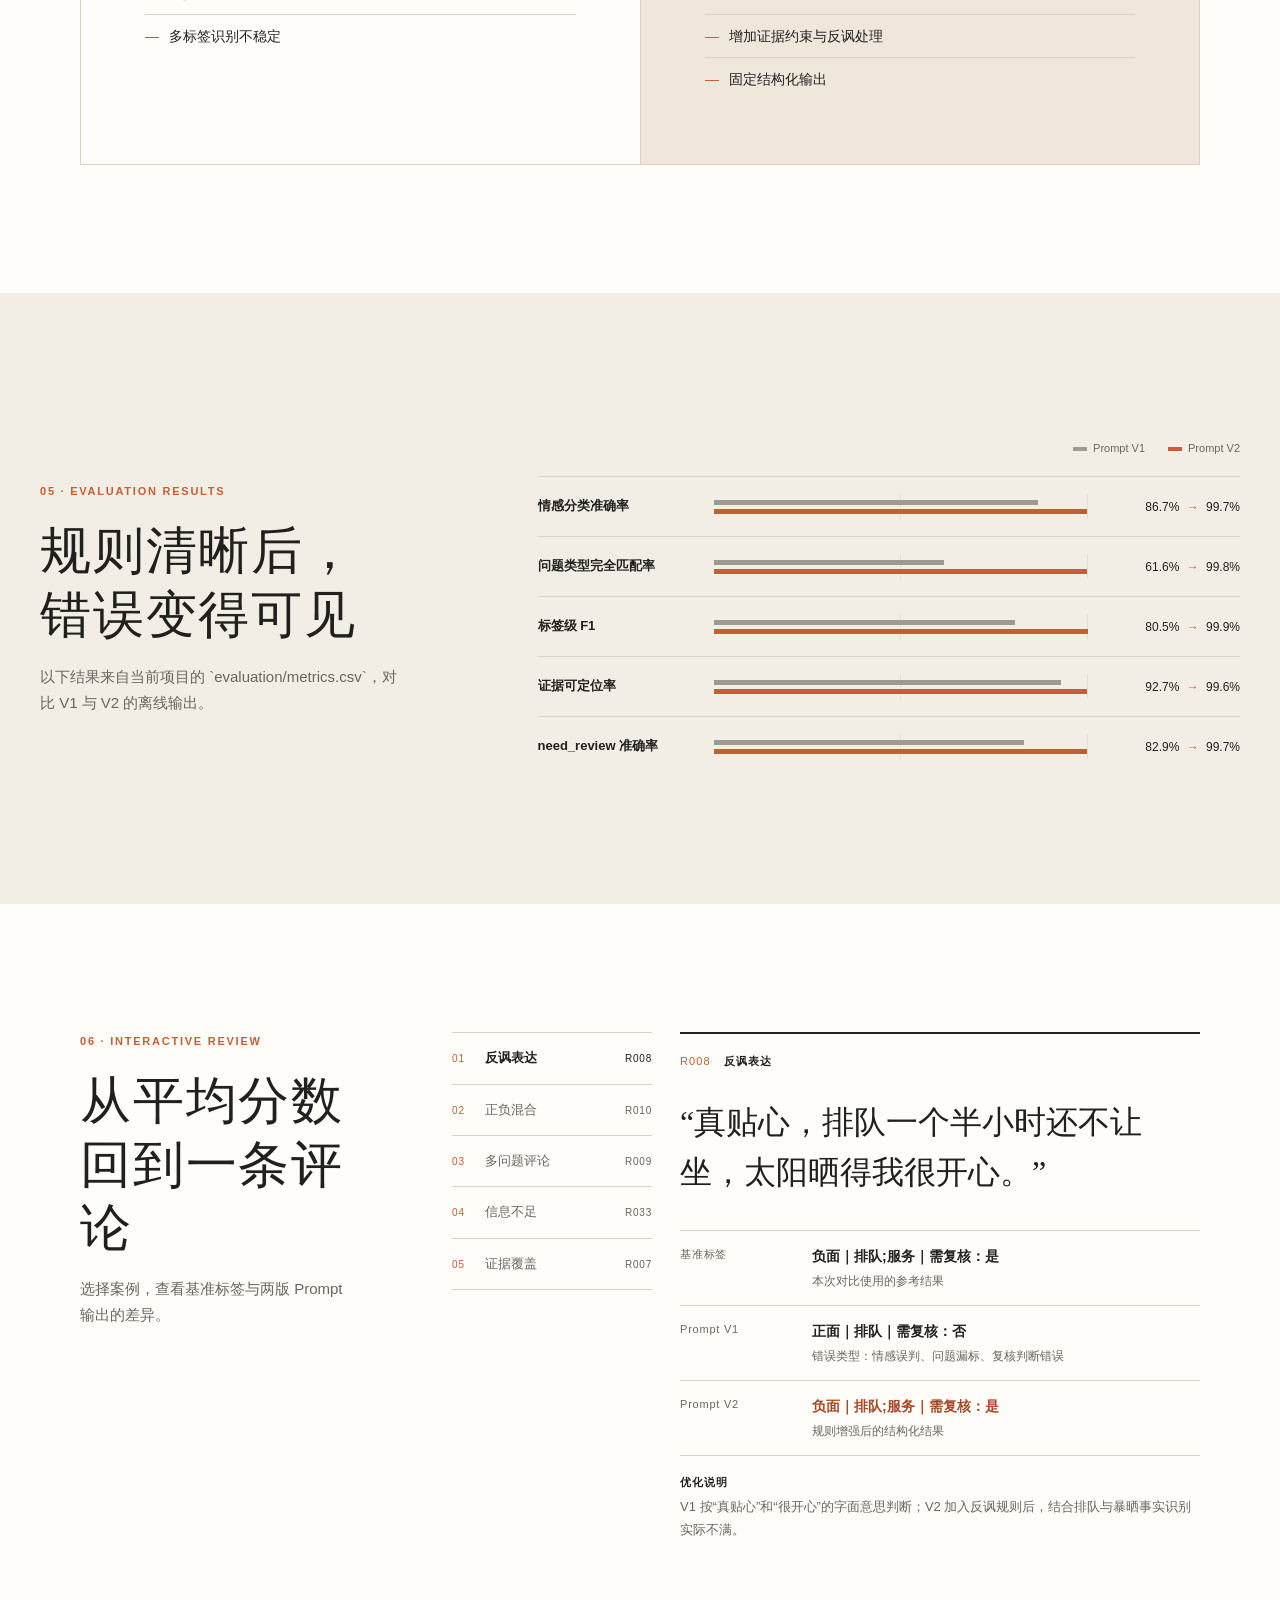
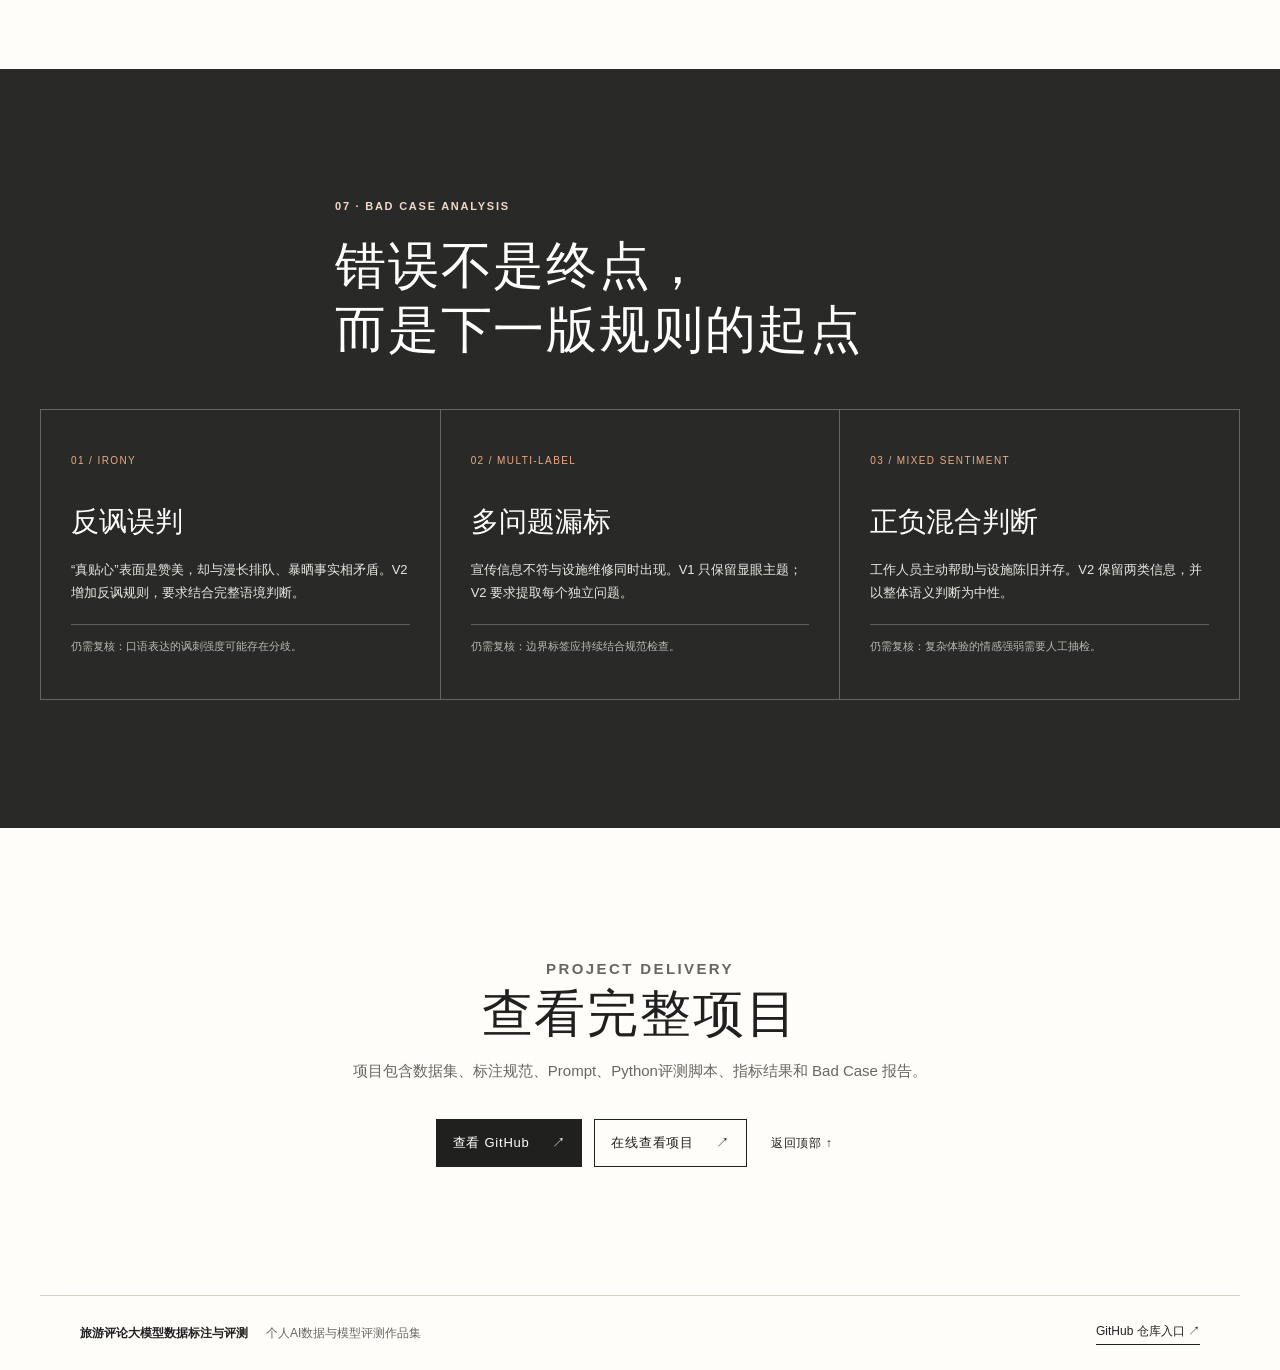
==== commit ba11e1e7: "feat: expand tourism review evaluation dataset to 1000 samples" ====
--- a/site/index.html
+++ b/site/index.html
@@ -54,7 +54,7 @@
         <h2 id="workflowTitle">从评论数据<br>到评测报告</h2>
         <p class="lead">以规则建立可复查的输入，再通过统一脚本比较两版 Prompt 输出，最后回到具体样本理解指标变化。</p>
         <ol class="workflow-list">
-          <li><b>01</b><span><strong>数据构建</strong>40条模拟旅游评论覆盖明确与模糊表达。</span></li>
+          <li><b>01</b><span><strong>数据构建</strong>1000条自建旅游评论覆盖明确与模糊表达。</span></li>
           <li><b>02</b><span><strong>标签体系</strong>定义情感、问题类型、证据与复核规则。</span></li>
           <li><b>03</b><span><strong>Prompt设计</strong>从基础指令迭代到边界规则明确的版本。</span></li>
           <li><b>04</b><span><strong>模型输出</strong>统一为可读取、可比对的结构化字段。</span></li>
@@ -77,8 +77,8 @@
     </section>
 
     <section class="numbers section section-charcoal" aria-labelledby="numbersTitle">
-      <div class="numbers-inner reveal"><div><p class="kicker light">PROJECT AT A GLANCE</p><h2 id="numbersTitle">一个小而完整的<br>离线评测闭环</h2></div>
-        <div class="number-grid"><div><b>40</b><span>条测试评论</span></div><div><b>3</b><span>类情感标签</span></div><div><b>10</b><span>类问题标签</span></div><div><b>2</b><span>版 Prompt</span></div><div><b>8</b><span>项评测指标</span></div><div><b>30</b><span>条 Bad Case</span></div></div>
+      <div class="numbers-inner reveal"><div><p class="kicker light">PROJECT AT A GLANCE</p><h2 id="numbersTitle">一个可复现的<br>离线评测闭环</h2></div>
+        <div class="number-grid"><div><b>1000</b><span>条测试评论</span></div><div><b>3</b><span>类情感标签</span></div><div><b>10</b><span>类问题标签</span></div><div><b>2</b><span>版 Prompt</span></div><div><b>8</b><span>项评测指标</span></div><div><b>446</b><span>条输出不一致记录</span></div></div>
       </div>
     </section>
 
@@ -94,11 +94,11 @@
       <div class="results-heading reveal"><p class="kicker">05 · EVALUATION RESULTS</p><h2 id="resultsTitle">规则清晰后，<br>错误变得可见</h2><p>以下结果来自当前项目的 `evaluation/metrics.csv`，对比 V1 与 V2 的离线输出。</p></div>
       <div class="result-chart reveal" role="table" aria-label="Prompt V1与V2评测结果对比">
         <div class="result-legend"><span><i class="legend-v1"></i>Prompt V1</span><span><i class="legend-v2"></i>Prompt V2</span></div>
-        <div class="result-row" role="row"><b>情感分类准确率</b><div class="track"><i class="v1" style="--value:67.5%"></i><i class="v2" style="--value:100%"></i></div><span>67.5% <em>→</em> 100.0%</span></div>
-        <div class="result-row" role="row"><b>问题类型完全匹配率</b><div class="track"><i class="v1" style="--value:40%"></i><i class="v2" style="--value:95%"></i></div><span>40.0% <em>→</em> 95.0%</span></div>
-        <div class="result-row" role="row"><b>标签级 F1</b><div class="track"><i class="v1" style="--value:75%"></i><i class="v2" style="--value:98.4%"></i></div><span>75.0% <em>→</em> 98.4%</span></div>
-        <div class="result-row" role="row"><b>证据可定位率</b><div class="track"><i class="v1" style="--value:100%"></i><i class="v2" style="--value:100%"></i></div><span>100.0% <em>→</em> 100.0%</span></div>
-        <div class="result-row" role="row"><b>need_review 准确率</b><div class="track"><i class="v1" style="--value:72.5%"></i><i class="v2" style="--value:100%"></i></div><span>72.5% <em>→</em> 100.0%</span></div>
+        <div class="result-row" role="row"><b>情感分类准确率</b><div class="track"><i class="v1" style="--value:86.7%"></i><i class="v2" style="--value:99.7%"></i></div><span>86.7% <em>→</em> 99.7%</span></div>
+        <div class="result-row" role="row"><b>问题类型完全匹配率</b><div class="track"><i class="v1" style="--value:61.6%"></i><i class="v2" style="--value:99.8%"></i></div><span>61.6% <em>→</em> 99.8%</span></div>
+        <div class="result-row" role="row"><b>标签级 F1</b><div class="track"><i class="v1" style="--value:80.5%"></i><i class="v2" style="--value:99.9%"></i></div><span>80.5% <em>→</em> 99.9%</span></div>
+        <div class="result-row" role="row"><b>证据可定位率</b><div class="track"><i class="v1" style="--value:92.7%"></i><i class="v2" style="--value:99.6%"></i></div><span>92.7% <em>→</em> 99.6%</span></div>
+        <div class="result-row" role="row"><b>need_review 准确率</b><div class="track"><i class="v1" style="--value:82.9%"></i><i class="v2" style="--value:99.7%"></i></div><span>82.9% <em>→</em> 99.7%</span></div>
       </div>
     </section>
 
@@ -129,7 +129,7 @@
     </section>
 
     <section class="delivery section" aria-labelledby="deliveryTitle">
-      <div class="delivery-inner reveal"><p class="kicker">PROJECT DELIVERY</p><h2 id="deliveryTitle">查看完整项目</h2><p>项目包含数据集、标注规范、Prompt、Python评测脚本、指标结果和 Bad Case 报告。</p><div class="delivery-actions"><a class="solid-button" href="https://github.com/yshk9364-ux/tourism-review-llm-evaluation" target="_blank" rel="noreferrer">查看 GitHub <span aria-hidden="true">↗</span></a><a class="outline-button" href="https://ai.4399yskp.online" target="_blank" rel="noreferrer">在线查看项目 <span aria-hidden="true">↗</span></a><a class="back-top" href="#top">返回顶部 ↑</a></div></div>
+      <div class="delivery-inner reveal"><p class="kicker">PROJECT DELIVERY</p><h2 id="deliveryTitle">查看完整项目</h2><p>项目包含数据集、标注规范、Prompt、Python评测脚本、指标结果和 Bad Case 报告。</p><div class="delivery-actions"><a class="solid-button" href="https://github.com/yshk9364-ux/tourism-review-llm-evaluation" target="_blank" rel="noreferrer">查看 GitHub <span aria-hidden="true">↗</span></a><a class="outline-button" href="https://yshk9364-ux.github.io/tourism-review-llm-evaluation/" target="_blank" rel="noreferrer">在线查看项目 <span aria-hidden="true">↗</span></a><a class="back-top" href="#top">返回顶部 ↑</a></div></div>
     </section>
   </main>
 
